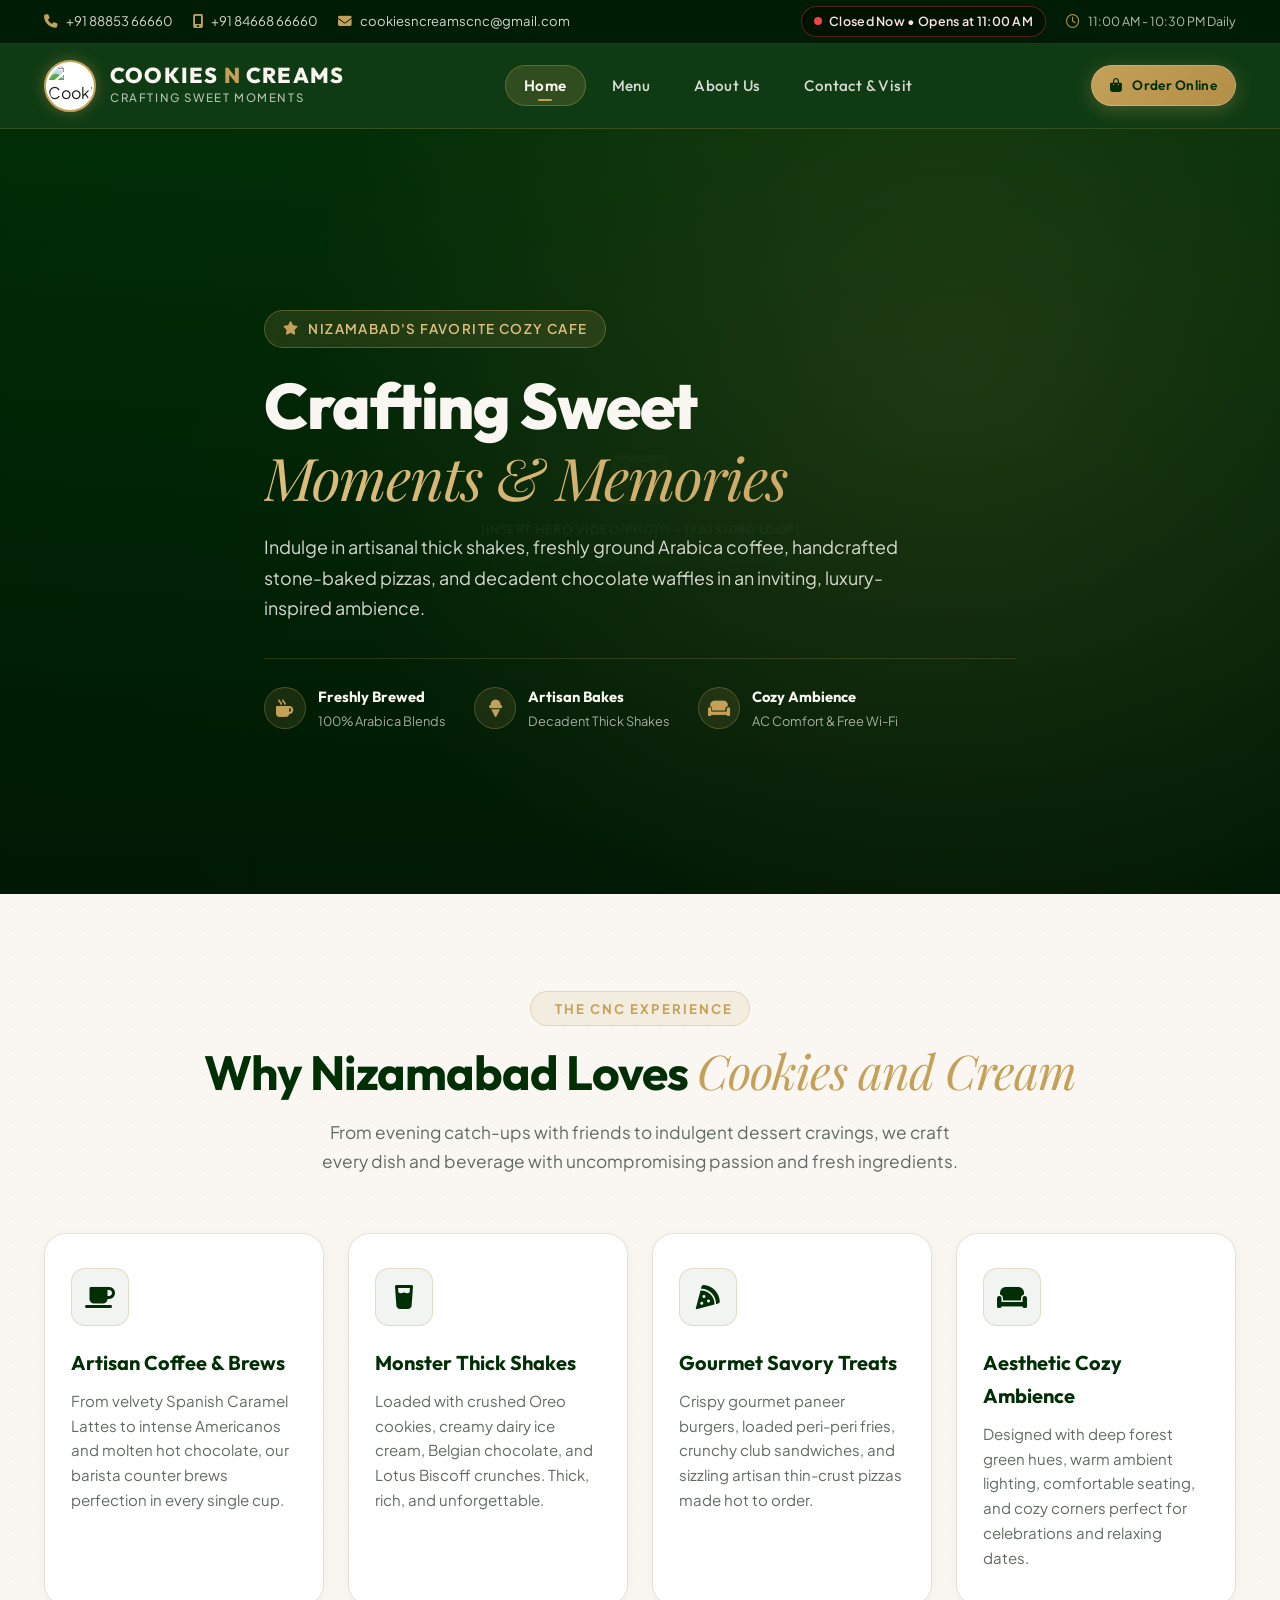
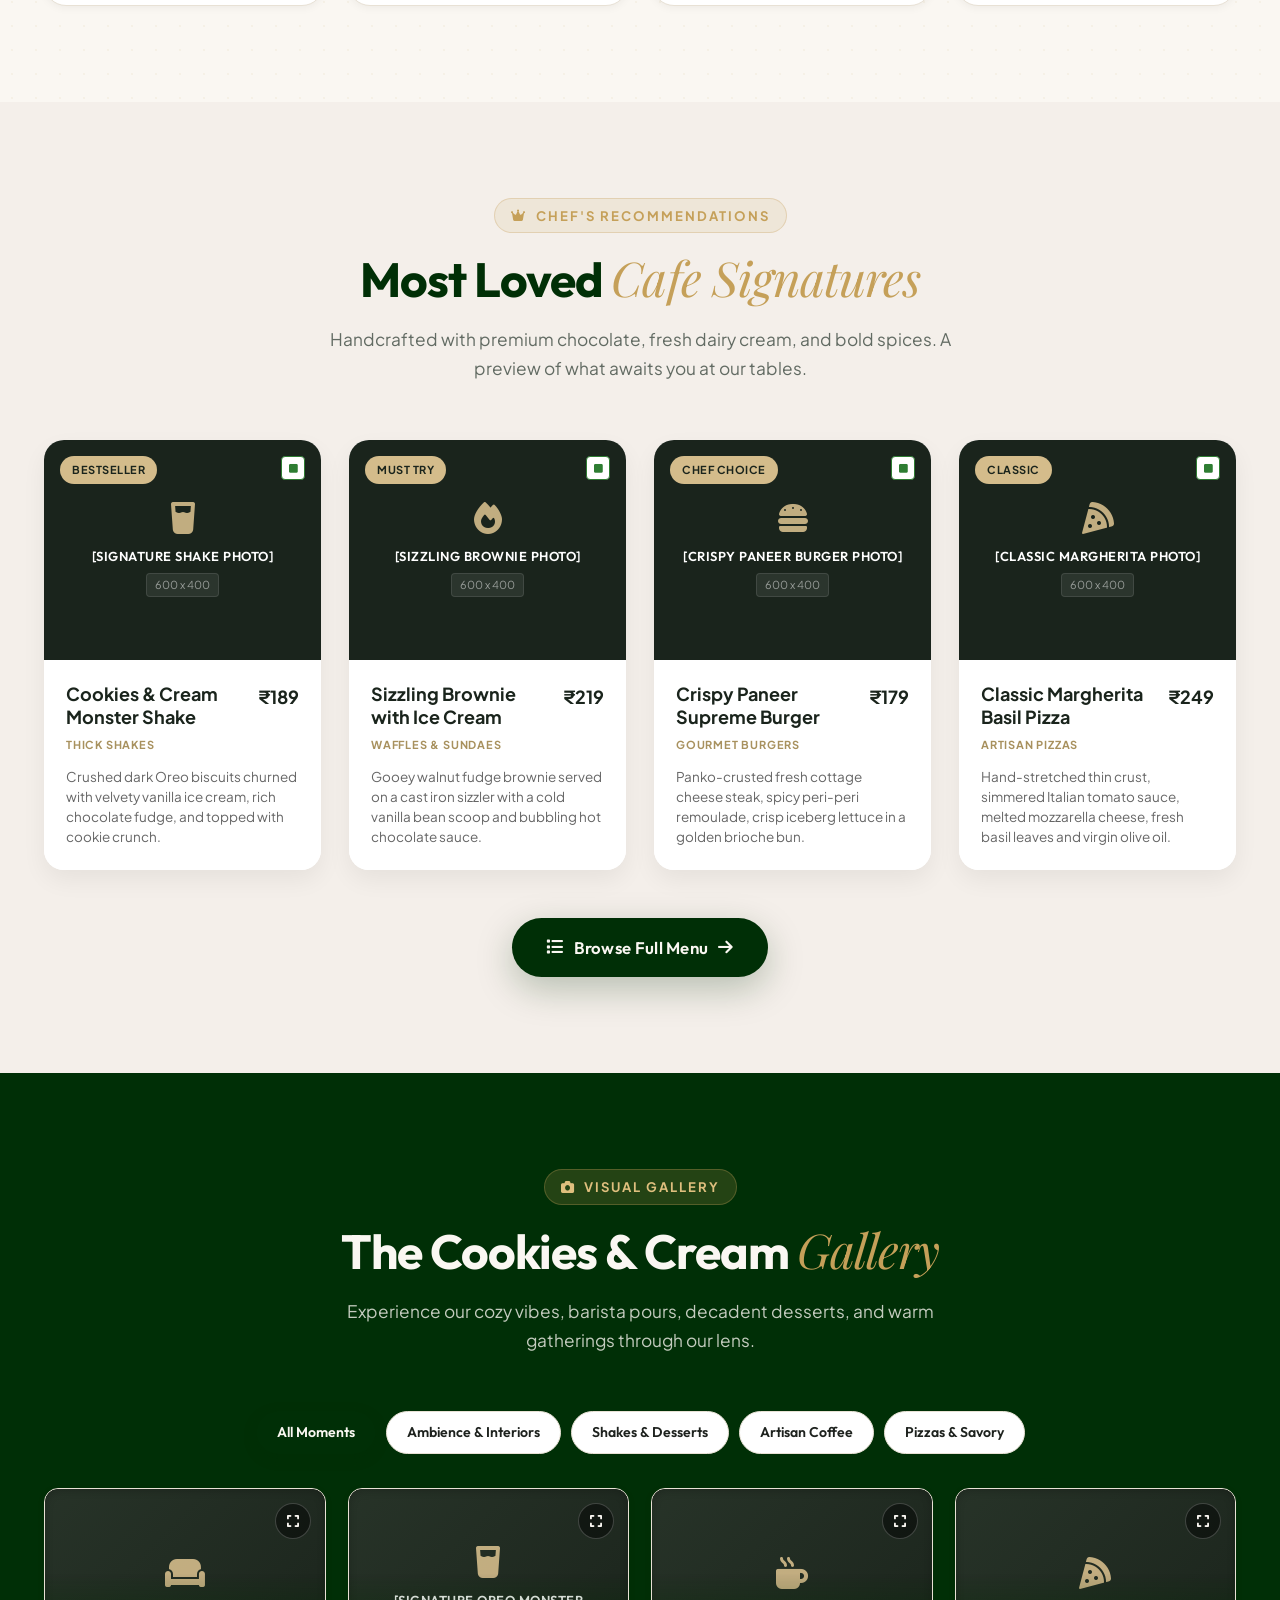
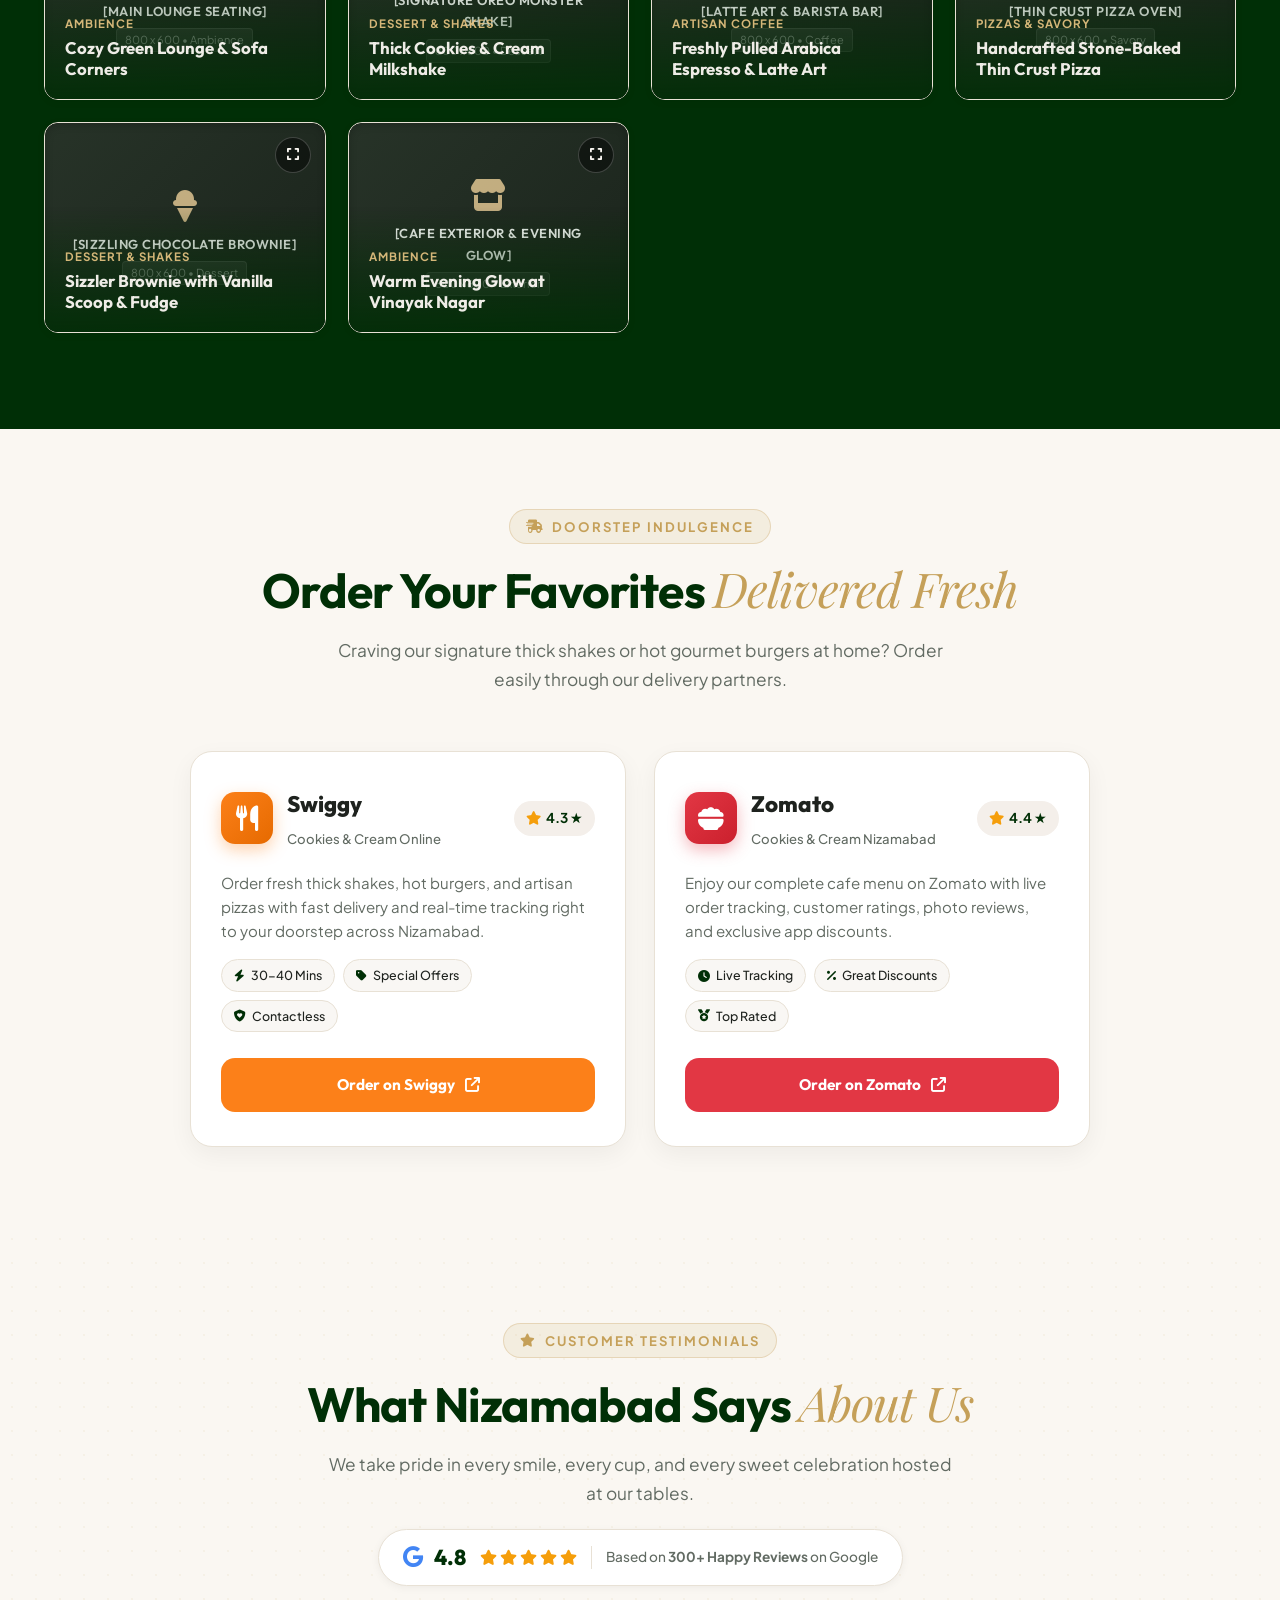
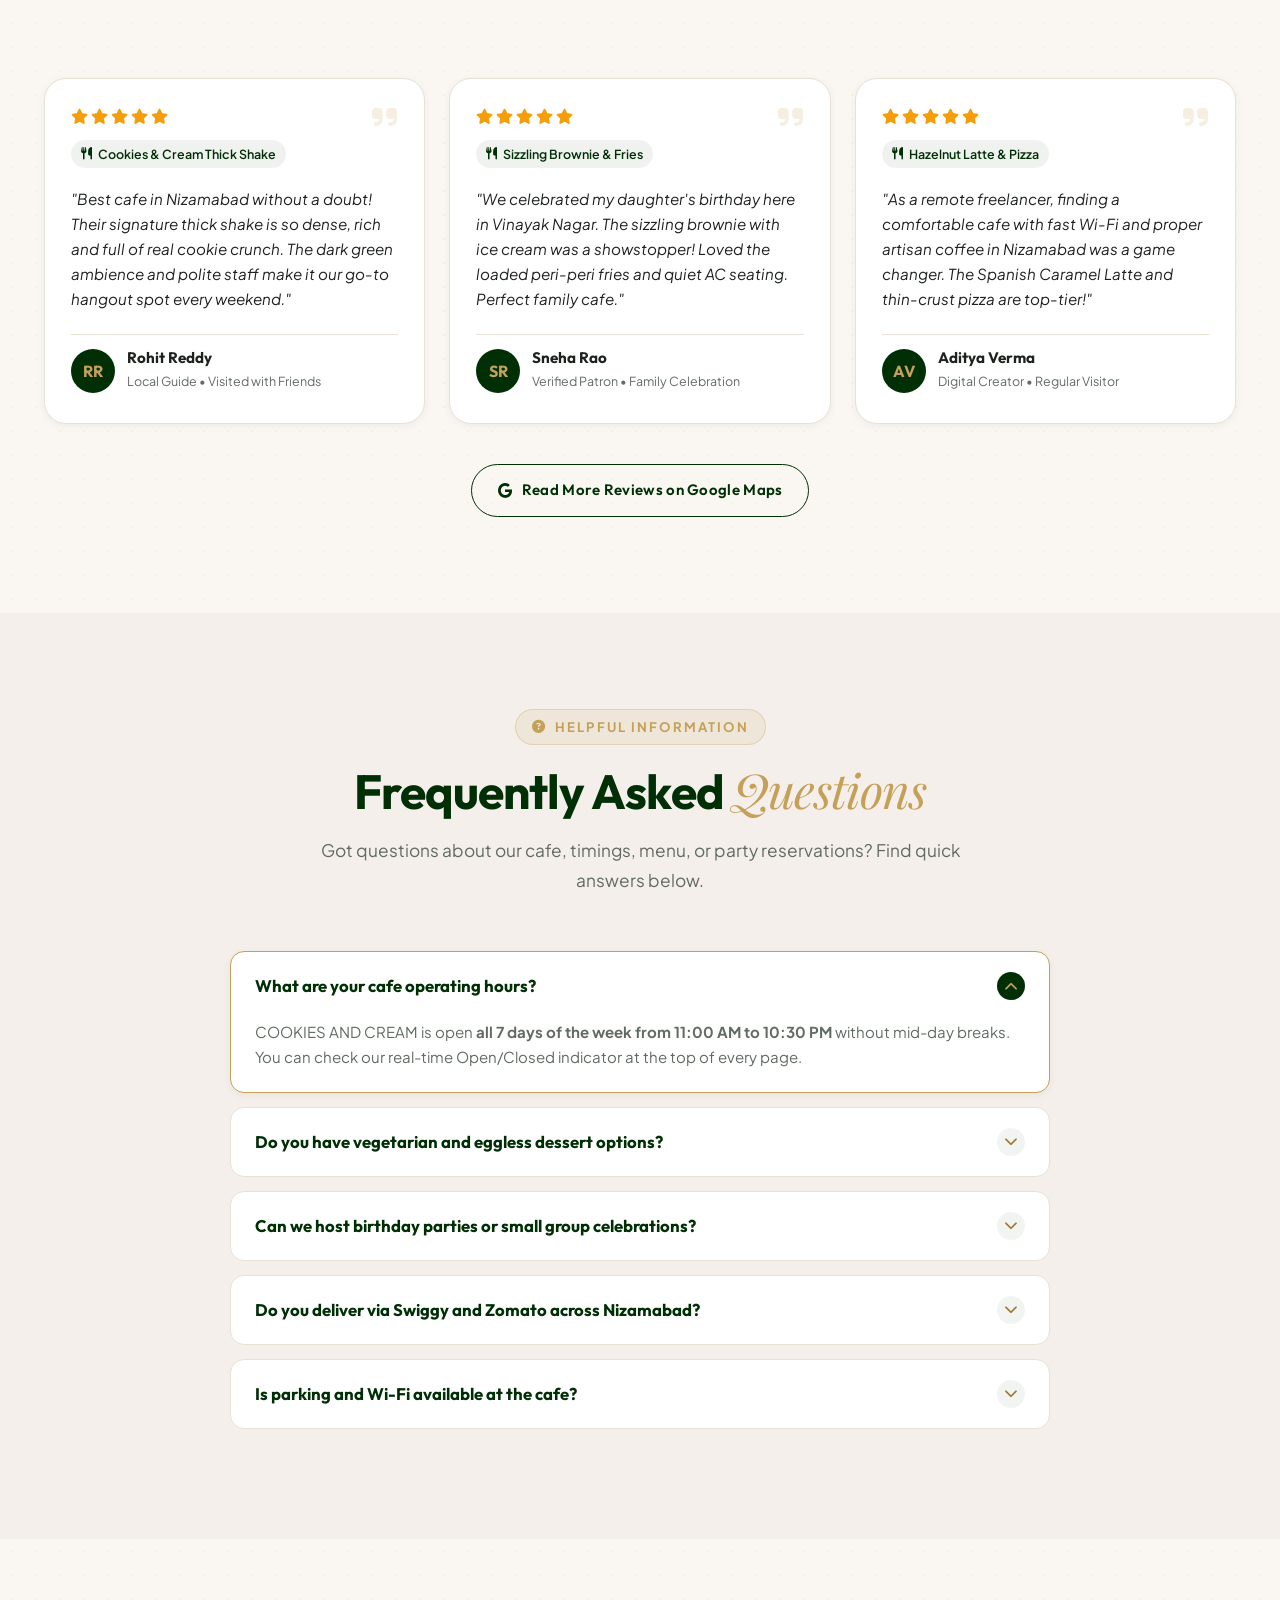
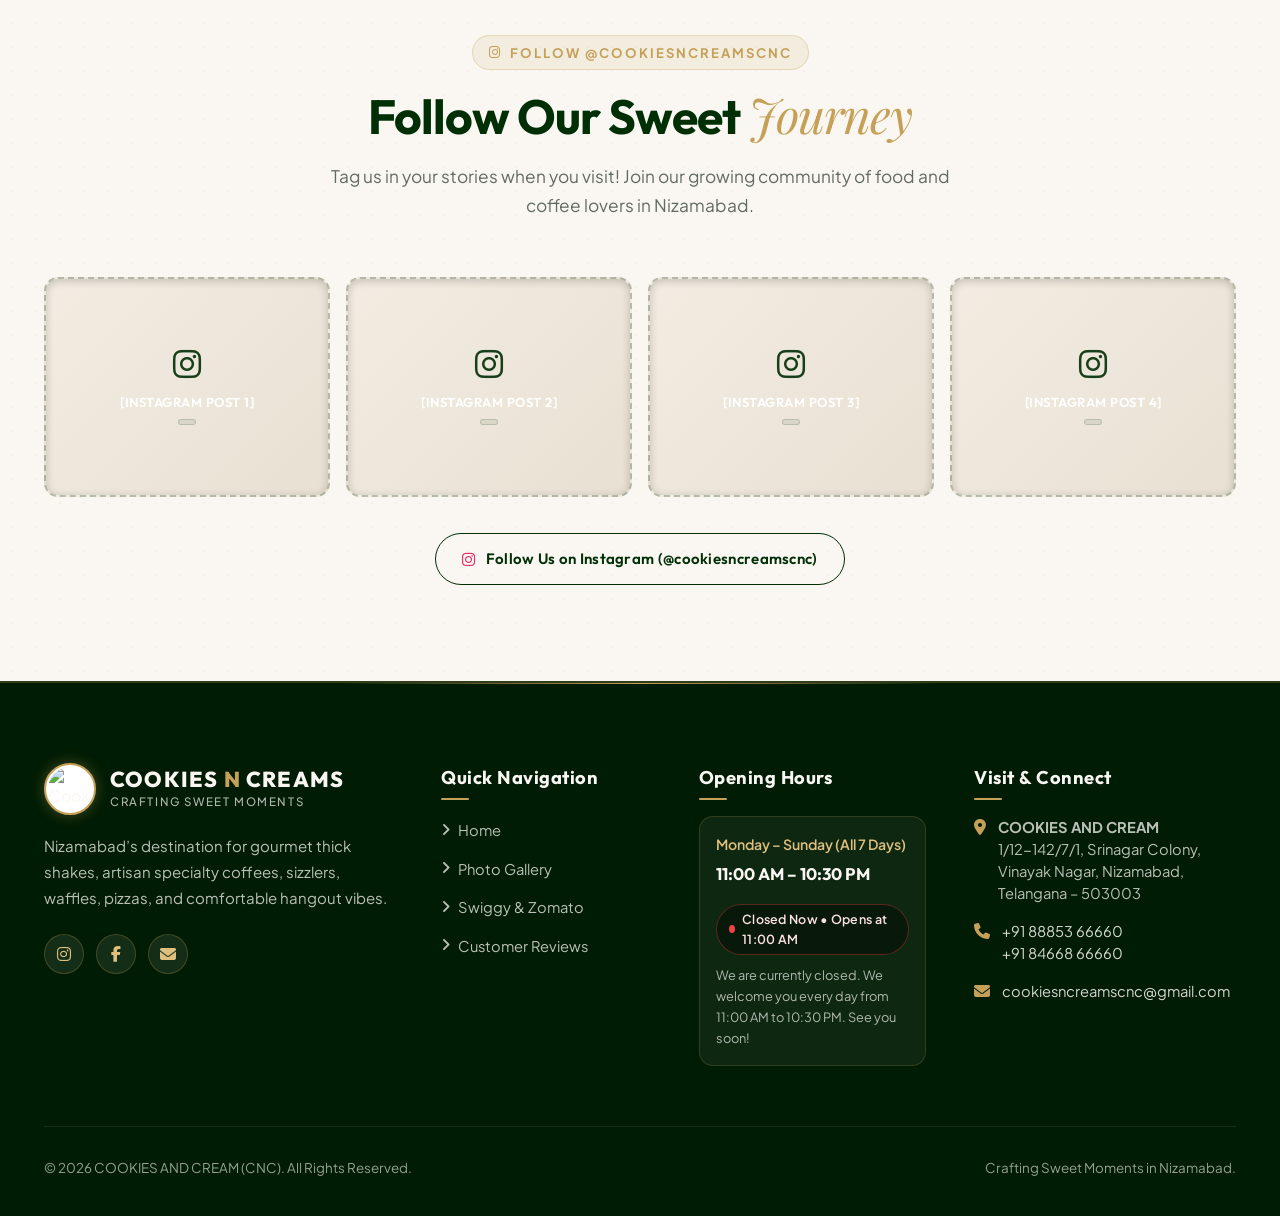
==== index.html @ c21a1222 "Add files via upload" ====
<!doctype html>
<html lang="en">
  <head>
    <meta charset="UTF-8" />
    <meta name="viewport" content="width=device-width, initial-scale=1.0" />
    <title>
      COOKIES AND CREAM (CNC) | Artisan Cafe, Shakes & Desserts in Nizamabad
    </title>
    <meta
      name="description"
      content="Welcome to Cookies and Cream (CNC) - Nizamabad's favorite cafe for artisan thick shakes, freshly ground Arabica coffee, handcrafted pizzas, burgers, waffles, and cozy hangout vibes."
    />
    <meta
      name="keywords"
      content="Cookies and Cream Nizamabad, CNC cafe, cafes in Nizamabad, thick shakes Nizamabad, coffee shop, waffles, artisan cafe"
    />

    <!-- Favicon -->
    <link rel="icon" type="image/png" href="./favicon.png" />

    <!-- Google Fonts -->
    <link rel="preconnect" href="https://fonts.googleapis.com" />
    <link rel="preconnect" href="https://fonts.gstatic.com" crossorigin />
    <link
      href="https://fonts.googleapis.com/css2?family=Outfit:wght@400;500;600;700;800&family=Playfair+Display:ital,wght@0,600;0,700;1,400;1,600&family=Plus+Jakarta+Sans:wght@300;400;500;600;700&display=swap"
      rel="stylesheet"
    />

    <!-- Font Awesome Icons -->
    <link
      rel="stylesheet"
      href="https://cdnjs.cloudflare.com/ajax/libs/font-awesome/6.5.1/css/all.min.css"
    />

    <!-- Stylesheets -->
    <link rel="stylesheet" href="./style.css" />
    <link rel="stylesheet" href="./components.css" />
  </head>
  <body>
   
    <!-- ==========================================================================
       TOP ANNOUNCEMENT & LIVE OPEN/CLOSED BAR
       ========================================================================== -->
    <div class="topbar">
      <div class="container topbar-inner">
        <div class="topbar-left">
          <a
            href="tel:+918885366660"
            class="topbar-item"
            title="Call primary cafe line"
          >
            <i class="fa-solid fa-phone"></i>
            <span>+91 88853 66660</span>
          </a>
          <a
            href="tel:+918466866660"
            class="topbar-item"
            title="Call secondary cafe line"
          >
            <i class="fa-solid fa-mobile-screen"></i>
            <span>+91 84668 66660</span>
          </a>
          <a
            href="mailto:cookiesncreamscnc@gmail.com"
            class="topbar-item"
            title="Email us"
          >
            <i class="fa-solid fa-envelope"></i>
            <span>cookiesncreamscnc@gmail.com</span>
          </a>
        </div>
        <div class="topbar-right">
          <!-- Live Real-Time Open/Closed Badge -->
          <div class="live-status-pill is-open" id="topbarStatusPill">
            <span class="live-status-dot"></span>
            <span>Checking Cafe Hours...</span>
          </div>
          <span class="topbar-item" style="font-size: 0.78rem; opacity: 0.85">
            <i class="fa-regular fa-clock"></i> 11:00 AM - 10:30 PM Daily
          </span>
        </div>
      </div>
    </div>

    <!-- ==========================================================================
       PRIMARY STICKY NAVBAR
       ========================================================================== -->
    <header class="site-header">
      <div class="container">
        <nav class="navbar">
          <!-- Brand Logo & Identity -->
          <a
            href="index.html"
            class="brand-link"
            aria-label="Cookies and Cream Home"
          >
            <div class="brand-emblem-wrap">
              <img
                src="assets/images/logo.png"
                alt="Cookies and Cream Emblem"
                class="brand-emblem-img"
              />
            </div>
            <div class="brand-text-block">
              <span class="brand-title">COOKIES <span>N</span> CREAMS</span>
              <span class="brand-tagline">Crafting Sweet Moments</span>
            </div>
          </a>

          <!-- Desktop Navigation Links -->
          <ul class="nav-menu">
            <li><a href="index.html" class="nav-link active">Home</a></li>
            <li><a href="menu.html" class="nav-link">Menu</a></li>
            <li><a href="about.html" class="nav-link">About Us</a></li>
            <li><a href="contact.html" class="nav-link">Contact & Visit</a></li>
          </ul>

          <!-- Header Actions -->
          <div class="nav-actions">
            <a href="#delivery-section" class="btn btn-gold btn-sm">
              <i class="fa-solid fa-bag-shopping"></i> Order Online
            </a>
            <button
              class="mobile-nav-toggle"
              aria-label="Open mobile navigation menu"
            >
              <i class="fa-solid fa-bars-staggered"></i>
            </button>
          </div>
        </nav>
      </div>
    </header>

    <!-- Mobile Drawer Menu -->
    <div class="mobile-drawer-overlay"></div>
    <aside class="mobile-drawer">
      <div class="drawer-header">
        <div class="brand-text-block">
          <span class="brand-title">COOKIES <span>N</span> CREAMS</span>
          <span class="brand-tagline">Crafting Sweet Moments</span>
        </div>
        <button class="drawer-close" aria-label="Close menu">
          <i class="fa-solid fa-xmark"></i>
        </button>
      </div>

      <!-- Live Status inside drawer -->
      <div style="margin-bottom: 24px">
        <div
          class="live-status-pill is-open"
          style="width: 100%; justify-content: center"
        >
          <span class="live-status-dot"></span>
          <span>Checking Hours...</span>
        </div>
      </div>

      <ul class="drawer-nav">
        <li>
          <a href="index.html" class="drawer-link active">
            <i class="fa-solid fa-house"></i> Home
          </a>
        </li>
        <li>
          <a href="menu.html" class="drawer-link">
            <i class="fa-solid fa-utensils"></i> Explore Menu
          </a>
        </li>
        <li>
          <a href="about.html" class="drawer-link">
            <i class="fa-solid fa-heart"></i> Our Story & Vibe
          </a>
        </li>
        <li>
          <a href="contact.html" class="drawer-link">
            <i class="fa-solid fa-location-dot"></i> Contact & Directions
          </a>
        </li>
        <li>
          <a
            href="#delivery-section"
            class="drawer-link"
            style="color: var(--color-gold-light)"
          >
            <i class="fa-solid fa-motorcycle"></i> Order Delivery (Swiggy /
            Zomato)
          </a>
        </li>
      </ul>

      <div class="drawer-info">
        <div class="drawer-contact-item">
          <i class="fa-solid fa-phone"></i>
          <div>
            <a href="tel:+918885366660">+91 88853 66660</a><br />
            <a href="tel:+918466866660">+91 84668 66660</a>
          </div>
        </div>
        <div class="drawer-contact-item">
          <i class="fa-solid fa-location-dot"></i>
          <span>Srinagar Colony, Vinayak Nagar, Nizamabad - 503003</span>
        </div>
      </div>
    </aside>

    <!-- ==========================================================================
       HERO SECTION (Designed for slow-motion video loop or dark photo overlay)
       ========================================================================== -->
    <section class="hero">
      <div class="hero-bg-container">
        <div
          class="image-placeholder"
          style="
            position: absolute;
            inset: 0;
            min-height: 100%;
            border: none;
            background: radial-gradient(
              circle at center,
              #112c14 0%,
              #001804 100%
            );
          "
        >
          <i
            class="fa-solid fa-film placeholder-icon"
            style="font-size: 3.5rem; opacity: 0.35"
          ></i>
          <span class="placeholder-label" style="opacity: 0.5"
            >[Insert Hero Video/Photo - 1920x1080 Loop]</span
          >
          <span class="placeholder-dimensions" style="opacity: 0.4"
            >Cinematic Slow-Mo Cafe Ambience or Espresso Pour</span
          >
        </div>
      </div>
      <div class="hero-overlay"></div>

      <div class="container hero-content">
        <div class="hero-badge">
          <i class="fa-solid fa-star"></i> Nizamabad's Favorite Cozy Cafe
        </div>

        <h1 class="hero-title">
          Crafting Sweet
          <span class="serif-italic gold-text">Moments & Memories</span>
        </h1>

        <p class="hero-subtitle">
          Indulge in artisanal thick shakes, freshly ground Arabica coffee,
          handcrafted stone-baked pizzas, and decadent chocolate waffles in an
          inviting, luxury-inspired ambience.
        </p>


        <!-- Quick Highlights Bar -->
        <div class="hero-features-bar">
          <div class="hero-feature-item">
            <div class="hero-feature-icon">
              <i class="fa-solid fa-mug-hot"></i>
            </div>
            <div class="hero-feature-text">
              <h4>Freshly Brewed</h4>
              <p>100% Arabica Blends</p>
            </div>
          </div>

          <div class="hero-feature-item">
            <div class="hero-feature-icon">
              <i class="fa-solid fa-ice-cream"></i>
            </div>
            <div class="hero-feature-text">
              <h4>Artisan Bakes</h4>
              <p>Decadent Thick Shakes</p>
            </div>
          </div>

          <div class="hero-feature-item">
            <div class="hero-feature-icon">
              <i class="fa-solid fa-couch"></i>
            </div>
            <div class="hero-feature-text">
              <h4>Cozy Ambience</h4>
              <p>AC Comfort & Free Wi-Fi</p>
            </div>
          </div>
        </div>
      </div>
    </section>

    <!-- ==========================================================================
       QUICK SUMMARY CARDS SECTION
       ========================================================================== -->
    <section class="section section-pattern">
      <div class="container">
        <div class="section-header">
          <span class="section-tag"
            ><i class="fa-solid fa-sparkles"></i> The CNC Experience</span
          >
          <h2 class="section-title">
            Why Nizamabad Loves <span class="serif">Cookies and Cream</span>
          </h2>
          <p class="section-desc">
            From evening catch-ups with friends to indulgent dessert cravings,
            we craft every dish and beverage with uncompromising passion and
            fresh ingredients.
          </p>
        </div>

        <div class="highlights-grid">
          <div class="highlight-card">
            <div class="highlight-icon-box">
              <i class="fa-solid fa-mug-saucer"></i>
            </div>
            <h3 class="highlight-title">Artisan Coffee & Brews</h3>
            <p class="highlight-desc">
              From velvety Spanish Caramel Lattes to intense Americanos and
              molten hot chocolate, our barista counter brews perfection in
              every single cup.
            </p>
          </div>

          <div class="highlight-card">
            <div class="highlight-icon-box">
              <i class="fa-solid fa-glass-water"></i>
            </div>
            <h3 class="highlight-title">Monster Thick Shakes</h3>
            <p class="highlight-desc">
              Loaded with crushed Oreo cookies, creamy dairy ice cream, Belgian
              chocolate, and Lotus Biscoff crunches. Thick, rich, and
              unforgettable.
            </p>
          </div>

          <div class="highlight-card">
            <div class="highlight-icon-box">
              <i class="fa-solid fa-pizza-slice"></i>
            </div>
            <h3 class="highlight-title">Gourmet Savory Treats</h3>
            <p class="highlight-desc">
              Crispy gourmet paneer burgers, loaded peri-peri fries, crunchy
              club sandwiches, and sizzling artisan thin-crust pizzas made hot
              to order.
            </p>
          </div>

          <div class="highlight-card">
            <div class="highlight-icon-box">
              <i class="fa-solid fa-couch"></i>
            </div>
            <h3 class="highlight-title">Aesthetic Cozy Ambience</h3>
            <p class="highlight-desc">
              Designed with deep forest green hues, warm ambient lighting,
              comfortable seating, and cozy corners perfect for celebrations and
              relaxing dates.
            </p>
          </div>
        </div>
      </div>
    </section>

    <!-- ==========================================================================
       FEATURED HIGHLIGHTS PREVIEW 
       ========================================================================== -->
    <section class="section section-cream">
      <div class="container">
        <div class="section-header">
          <span class="section-tag"
            ><i class="fa-solid fa-crown"></i> Chef's Recommendations</span
          >
          <h2 class="section-title">
            Most Loved <span class="serif">Cafe Signatures</span>
          </h2>
          <p class="section-desc">
            Handcrafted with premium chocolate, fresh dairy cream, and bold
            spices. A preview of what awaits you at our tables.
          </p>
        </div>

        <div class="grid-container" style="margin-bottom: 48px">
      <!-- Card 1 -->
      <div class="item-box lift-box">
        <div class="dark-top-section">
          <div class="status-badge">BESTSELLER</div>
          <div class="veg-indicator"><i class="fa-solid fa-square"></i></div>
          <div class="placeholder-content">
            <i class="fa-solid fa-glass-water placeholder-icon"></i>
            <span class="placeholder-label">[SIGNATURE SHAKE PHOTO]</span>
            <span class="placeholder-dimensions">600 x 400</span>
          </div>
        </div>
        <div class="content-area">
          <div class="title-row">
            <h3 class="item-title">Cookies & Cream Monster Shake</h3>
            <span class="item-price">₹189</span>
          </div>
          <div class="category-label">THICK SHAKES</div>
          <p class="item-description">
            Crushed dark Oreo biscuits churned with velvety vanilla ice
            cream, rich chocolate fudge, and topped with cookie crunch.
          </p>
        </div>
      </div>

      <!-- Card 2 -->
      <div class="item-box lift-box">
        <div class="dark-top-section">
          <div class="status-badge">MUST TRY</div>
          <div class="veg-indicator"><i class="fa-solid fa-square"></i></div>
          <div class="placeholder-content">
            <i class="fa-solid fa-fire placeholder-icon"></i>
            <span class="placeholder-label">[SIZZLING BROWNIE PHOTO]</span>
            <span class="placeholder-dimensions">600 x 400</span>
          </div>
        </div>
        <div class="content-area">
          <div class="title-row">
            <h3 class="item-title">Sizzling Brownie with Ice Cream</h3>
            <span class="item-price">₹219</span>
          </div>
          <div class="category-label">WAFFLES & SUNDAES</div>
          <p class="item-description">
            Gooey walnut fudge brownie served on a cast iron sizzler with a
            cold vanilla bean scoop and bubbling hot chocolate sauce.
          </p>
        </div>
      </div>

      <!-- Card 3 -->
      <div class="item-box lift-box">
        <div class="dark-top-section">
          <div class="status-badge">CHEF CHOICE</div>
          <div class="veg-indicator"><i class="fa-solid fa-square"></i></div>
          <div class="placeholder-content">
            <i class="fa-solid fa-burger placeholder-icon"></i>
            <span class="placeholder-label">[CRISPY PANEER BURGER PHOTO]</span>
            <span class="placeholder-dimensions">600 x 400</span>
          </div>
        </div>
        <div class="content-area">
          <div class="title-row">
            <h3 class="item-title">Crispy Paneer Supreme Burger</h3>
            <span class="item-price">₹179</span>
          </div>
          <div class="category-label">GOURMET BURGERS</div>
          <p class="item-description">
            Panko-crusted fresh cottage cheese steak, spicy peri-peri
            remoulade, crisp iceberg lettuce in a golden brioche bun.
          </p>
        </div>
      </div>

      <!-- Card 4 -->
      <div class="item-box lift-box">
        <div class="dark-top-section">
          <div class="status-badge">CLASSIC</div>
          <div class="veg-indicator"><i class="fa-solid fa-square"></i></div>
          <div class="placeholder-content">
            <i class="fa-solid fa-pizza-slice placeholder-icon"></i>
            <span class="placeholder-label">[CLASSIC MARGHERITA PHOTO]</span>
            <span class="placeholder-dimensions">600 x 400</span>
          </div>
        </div>
        <div class="content-area">
          <div class="title-row">
            <h3 class="item-title">Classic Margherita Basil Pizza</h3>
            <span class="item-price">₹249</span>
          </div>
          <div class="category-label">ARTISAN PIZZAS</div>
          <p class="item-description">
            Hand-stretched thin crust, simmered Italian tomato sauce, melted
            mozzarella cheese, fresh basil leaves and virgin olive oil.
          </p>
        </div>
      </div>
    </div>

        <div style="text-align: center">
          <a href="menu.html" class="btn btn-primary btn-lg">
            <i class="fa-solid fa-list"></i> Browse Full Menu
            <i class="fa-solid fa-arrow-right"></i>
          </a>
        </div>
      </div>
    </section>

    <!-- ==========================================================================
       INTERACTIVE PHOTO GALLERY SECTION (NEW & RESPONSIVE)
       ========================================================================== -->
    <section class="section section-dark" id="gallery-section">
      <div class="container">
        <div class="section-header">
          <span class="section-tag"
            ><i class="fa-solid fa-camera"></i> Visual Gallery</span
          >
          <h2 class="section-title">
            The Cookies & Cream <span class="serif">Gallery</span>
          </h2>
          <p class="section-desc">
            Experience our cozy vibes, barista pours, decadent desserts, and
            warm gatherings through our lens.
          </p>
        </div>

        <!-- Gallery Category Filters -->
        <div class="gallery-filters">
          <button class="gallery-filter-btn active" data-gallery-filter="all">
            All Moments
          </button>
          <button class="gallery-filter-btn" data-gallery-filter="ambience">
            Ambience & Interiors
          </button>
          <button class="gallery-filter-btn" data-gallery-filter="shakes">
            Shakes & Desserts
          </button>
          <button class="gallery-filter-btn" data-gallery-filter="coffee">
            Artisan Coffee
          </button>
          <button class="gallery-filter-btn" data-gallery-filter="savory">
            Pizzas & Savory
          </button>
        </div>

        <!-- Interactive Gallery Grid -->
        <div class="interactive-gallery-grid">
          <div class="gallery-card" data-category="ambience">
            <div class="image-placeholder" style="height: 100%; border: none">
              <i class="fa-solid fa-couch placeholder-icon"></i>
              <span class="placeholder-label">[Main Lounge Seating]</span>
              <span class="placeholder-dimensions">800 x 600 • Ambience</span>
            </div>
            <div class="gallery-card-overlay">
              <span class="gallery-card-tag">Ambience</span>
              <h4 class="gallery-card-title">
                Cozy Green Lounge & Sofa Corners
              </h4>
            </div>
            <div class="gallery-expand-icon">
              <i class="fa-solid fa-expand"></i>
            </div>
          </div>

          <div class="gallery-card" data-category="shakes">
            <div class="image-placeholder" style="height: 100%; border: none">
              <i class="fa-solid fa-glass-water placeholder-icon"></i>
              <span class="placeholder-label"
                >[Signature Oreo Monster Shake]</span
              >
              <span class="placeholder-dimensions">800 x 600 • Dessert</span>
            </div>
            <div class="gallery-card-overlay">
              <span class="gallery-card-tag">Dessert & Shakes</span>
              <h4 class="gallery-card-title">
                Thick Cookies & Cream Milkshake
              </h4>
            </div>
            <div class="gallery-expand-icon">
              <i class="fa-solid fa-expand"></i>
            </div>
          </div>

          <div class="gallery-card" data-category="coffee">
            <div class="image-placeholder" style="height: 100%; border: none">
              <i class="fa-solid fa-mug-hot placeholder-icon"></i>
              <span class="placeholder-label">[Latte Art & Barista Bar]</span>
              <span class="placeholder-dimensions">800 x 600 • Coffee</span>
            </div>
            <div class="gallery-card-overlay">
              <span class="gallery-card-tag">Artisan Coffee</span>
              <h4 class="gallery-card-title">
                Freshly Pulled Arabica Espresso & Latte Art
              </h4>
            </div>
            <div class="gallery-expand-icon">
              <i class="fa-solid fa-expand"></i>
            </div>
          </div>

          <div class="gallery-card" data-category="savory">
            <div class="image-placeholder" style="height: 100%; border: none">
              <i class="fa-solid fa-pizza-slice placeholder-icon"></i>
              <span class="placeholder-label">[Thin Crust Pizza Oven]</span>
              <span class="placeholder-dimensions">800 x 600 • Savory</span>
            </div>
            <div class="gallery-card-overlay">
              <span class="gallery-card-tag">Pizzas & Savory</span>
              <h4 class="gallery-card-title">
                Handcrafted Stone-Baked Thin Crust Pizza
              </h4>
            </div>
            <div class="gallery-expand-icon">
              <i class="fa-solid fa-expand"></i>
            </div>
          </div>

          <div class="gallery-card" data-category="shakes">
            <div class="image-placeholder" style="height: 100%; border: none">
              <i class="fa-solid fa-ice-cream placeholder-icon"></i>
              <span class="placeholder-label"
                >[Sizzling Chocolate Brownie]</span
              >
              <span class="placeholder-dimensions">800 x 600 • Dessert</span>
            </div>
            <div class="gallery-card-overlay">
              <span class="gallery-card-tag">Dessert & Shakes</span>
              <h4 class="gallery-card-title">
                Sizzler Brownie with Vanilla Scoop & Fudge
              </h4>
            </div>
            <div class="gallery-expand-icon">
              <i class="fa-solid fa-expand"></i>
            </div>
          </div>

          <div class="gallery-card" data-category="ambience">
            <div class="image-placeholder" style="height: 100%; border: none">
              <i class="fa-solid fa-store placeholder-icon"></i>
              <span class="placeholder-label"
                >[Cafe Exterior & Evening Glow]</span
              >
              <span class="placeholder-dimensions">800 x 600 • Exterior</span>
            </div>
            <div class="gallery-card-overlay">
              <span class="gallery-card-tag">Ambience</span>
              <h4 class="gallery-card-title">
                Warm Evening Glow at Vinayak Nagar
              </h4>
            </div>
            <div class="gallery-expand-icon">
              <i class="fa-solid fa-expand"></i>
            </div>
          </div>
        </div>
      </div>
    </section>
    
    <!-- ==========================================================================
       DELIVERY REDIRECT CARDS (SWIGGY & ZOMATO ONLY)
       ========================================================================== -->
    <section class="delivery-section" id="delivery-section">
      <div class="container">
        <div class="section-header">
          <span class="section-tag"
            ><i class="fa-solid fa-truck-fast"></i> Doorstep Indulgence</span
          >
          <h2 class="section-title">
            Order Your Favorites <span class="serif">Delivered Fresh</span>
          </h2>
          <p class="section-desc">
            Craving our signature thick shakes or hot gourmet burgers at home?
            Order easily through our delivery partners.
          </p>
        </div>

        <div class="delivery-grid-two">
          <!-- Swiggy Card -->
          <div class="delivery-card swiggy">
            <div>
              <div class="delivery-card-header">
                <div class="delivery-brand-badge">
                  <div class="delivery-icon-box">
                    <i class="fa-solid fa-utensils"></i>
                  </div>
                  <div class="delivery-brand-names">
                    <h3>Swiggy</h3>
                    <span>Cookies & Cream Online</span>
                  </div>
                </div>
                <div class="delivery-rating">
                  <i class="fa-solid fa-star"></i> 4.3 ★
                </div>
              </div>

              <div class="delivery-body">
                <p>
                  Order fresh thick shakes, hot burgers, and artisan pizzas with
                  fast delivery and real-time tracking right to your doorstep
                  across Nizamabad.
                </p>
                <div class="delivery-perks">
                  <span class="delivery-perk-chip"
                    ><i class="fa-solid fa-bolt"></i> 30-40 Mins</span
                  >
                  <span class="delivery-perk-chip"
                    ><i class="fa-solid fa-tag"></i> Special Offers</span
                  >
                  <span class="delivery-perk-chip"
                    ><i class="fa-solid fa-shield-heart"></i> Contactless</span
                  >
                </div>
              </div>
            </div>

            <a
              href="https://www.swiggy.com/city/nizamabad/cookies-n-creams-near-abs-enclave-puhlong-x-road-rest872017"
              target="_blank"
              rel="noopener noreferrer"
              class="delivery-btn"
              title="Open Swiggy Ordering"
            >
              <span>Order on Swiggy</span>
              <i class="fa-solid fa-arrow-up-right-from-square"></i>
            </a>
          </div>

          <!-- Zomato Card -->
          <div class="delivery-card zomato">
            <div>
              <div class="delivery-card-header">
                <div class="delivery-brand-badge">
                  <div class="delivery-icon-box">
                    <i class="fa-solid fa-bowl-food"></i>
                  </div>
                  <div class="delivery-brand-names">
                    <h3>Zomato</h3>
                    <span>Cookies & Cream Nizamabad</span>
                  </div>
                </div>
                <div class="delivery-rating">
                  <i class="fa-solid fa-star"></i> 4.4 ★
                </div>
              </div>

              <div class="delivery-body">
                <p>
                  Enjoy our complete cafe menu on Zomato with live order
                  tracking, customer ratings, photo reviews, and exclusive app
                  discounts.
                </p>
                <div class="delivery-perks">
                  <span class="delivery-perk-chip"
                    ><i class="fa-solid fa-clock"></i> Live Tracking</span
                  >
                  <span class="delivery-perk-chip"
                    ><i class="fa-solid fa-percent"></i> Great Discounts</span
                  >
                  <span class="delivery-perk-chip"
                    ><i class="fa-solid fa-medal"></i> Top Rated</span
                  >
                </div>
              </div>
            </div>

            <a
              href="https://www.zomato.com/nizamabad/cookies-n-creams-nizamabad-locality/order"
              target="_blank"
              rel="noopener noreferrer"
              class="delivery-btn"
              title="Open Zomato Ordering"
            >
              <span>Order on Zomato</span>
              <i class="fa-solid fa-arrow-up-right-from-square"></i>
            </a>
          </div>
        </div>
      </div>
    </section>

    <!-- ==========================================================================
       CUSTOMER REVIEWS & TESTIMONIALS SECTION (NEW)
       ========================================================================== -->
    <section class="section section-pattern" id="reviews-section">
      <div class="container">
        <div class="section-header">
          <span class="section-tag"
            ><i class="fa-solid fa-star"></i> Customer Testimonials</span
          >
          <h2 class="section-title">
            What Nizamabad Says <span class="serif">About Us</span>
          </h2>
          <p class="section-desc">
            We take pride in every smile, every cup, and every sweet celebration
            hosted at our tables.
          </p>

          <!-- Google Rating Summary Badge -->
          <div style="margin-top: 20px">
            <div class="reviews-summary-badge">
              <div class="reviews-score">
                <i
                  class="fa-brands fa-google"
                  style="color: #4285f4; margin-right: 6px"
                ></i>
                4.8
              </div>
              <div class="reviews-stars">
                <i class="fa-solid fa-star"></i>
                <i class="fa-solid fa-star"></i>
                <i class="fa-solid fa-star"></i>
                <i class="fa-solid fa-star"></i>
                <i class="fa-solid fa-star"></i>
              </div>
              <div class="reviews-count-text">
                Based on <strong>300+ Happy Reviews</strong> on Google
              </div>
            </div>
          </div>
        </div>

        <div class="reviews-grid">
          <div class="review-card">
            <i class="fa-solid fa-quote-right review-quote-icon"></i>
            <div>
              <div class="review-stars">
                <i class="fa-solid fa-star"></i><i class="fa-solid fa-star"></i
                ><i class="fa-solid fa-star"></i><i class="fa-solid fa-star"></i
                ><i class="fa-solid fa-star"></i>
              </div>
              <div class="review-dish-tag">
                <i class="fa-solid fa-utensils"></i> Cookies & Cream Thick Shake
              </div>
              <p class="review-text">
                "Best cafe in Nizamabad without a doubt! Their signature thick
                shake is so dense, rich and full of real cookie crunch. The dark
                green ambience and polite staff make it our go-to hangout spot
                every weekend."
              </p>
            </div>
            <div class="review-author">
              <div class="review-avatar">RR</div>
              <div class="review-author-info">
                <h4>Rohit Reddy</h4>
                <span>Local Guide • Visited with Friends</span>
              </div>
            </div>
          </div>

          <div class="review-card">
            <i class="fa-solid fa-quote-right review-quote-icon"></i>
            <div>
              <div class="review-stars">
                <i class="fa-solid fa-star"></i><i class="fa-solid fa-star"></i
                ><i class="fa-solid fa-star"></i><i class="fa-solid fa-star"></i
                ><i class="fa-solid fa-star"></i>
              </div>
              <div class="review-dish-tag">
                <i class="fa-solid fa-utensils"></i> Sizzling Brownie & Fries
              </div>
              <p class="review-text">
                "We celebrated my daughter's birthday here in Vinayak Nagar. The
                sizzling brownie with ice cream was a showstopper! Loved the
                loaded peri-peri fries and quiet AC seating. Perfect family
                cafe."
              </p>
            </div>
            <div class="review-author">
              <div class="review-avatar">SR</div>
              <div class="review-author-info">
                <h4>Sneha Rao</h4>
                <span>Verified Patron • Family Celebration</span>
              </div>
            </div>
          </div>

          <div class="review-card">
            <i class="fa-solid fa-quote-right review-quote-icon"></i>
            <div>
              <div class="review-stars">
                <i class="fa-solid fa-star"></i><i class="fa-solid fa-star"></i
                ><i class="fa-solid fa-star"></i><i class="fa-solid fa-star"></i
                ><i class="fa-solid fa-star"></i>
              </div>
              <div class="review-dish-tag">
                <i class="fa-solid fa-utensils"></i> Hazelnut Latte & Pizza
              </div>
              <p class="review-text">
                "As a remote freelancer, finding a comfortable cafe with fast
                Wi-Fi and proper artisan coffee in Nizamabad was a game changer.
                The Spanish Caramel Latte and thin-crust pizza are top-tier!"
              </p>
            </div>
            <div class="review-author">
              <div class="review-avatar">AV</div>
              <div class="review-author-info">
                <h4>Aditya Verma</h4>
                <span>Digital Creator • Regular Visitor</span>
              </div>
            </div>
          </div>
        </div>

        <div style="text-align: center; margin-top: 40px">
          <a
            href="https://maps.app.goo.gl/3cD9z73zLeiVxMaR7"
            target="_blank"
            rel="noopener noreferrer"
            class="btn btn-outline-dark"
          >
            <i class="fa-brands fa-google"></i> Read More Reviews on Google Maps
          </a>
        </div>
      </div>
    </section>

    <!-- ==========================================================================
       FREQUENTLY ASKED QUESTIONS (FAQ) SECTION
       ========================================================================== -->
    <section class="section section-cream" id="faq-section">
      <div class="container">
        <div class="section-header">
          <span class="section-tag"
            ><i class="fa-solid fa-circle-question"></i> Helpful
            Information</span
          >
          <h2 class="section-title">
            Frequently Asked <span class="serif">Questions</span>
          </h2>
          <p class="section-desc">
            Got questions about our cafe, timings, menu, or party reservations?
            Find quick answers below.
          </p>
        </div>

        <div class="faq-container">
          <div class="faq-item active">
            <button class="faq-header" type="button">
              <span>What are your cafe operating hours?</span>
              <div class="faq-icon">
                <i class="fa-solid fa-chevron-down"></i>
              </div>
            </button>
            <div class="faq-body">
              <p>
                COOKIES AND CREAM is open
                <strong
                  >all 7 days of the week from 11:00 AM to 10:30 PM</strong
                >
                without mid-day breaks. You can check our real-time Open/Closed
                indicator at the top of every page.
              </p>
            </div>
          </div>

          <div class="faq-item">
            <button class="faq-header" type="button">
              <span>Do you have vegetarian and eggless dessert options?</span>
              <div class="faq-icon">
                <i class="fa-solid fa-chevron-down"></i>
              </div>
            </button>
            <div class="faq-body">
              <p>
                Yes! We have an extensive range of 100% vegetarian dishes, thick
                shakes, eggless waffles, and sizzlers clearly highlighted with
                green markers on our menu.
              </p>
            </div>
          </div>

          <div class="faq-item">
            <button class="faq-header" type="button">
              <span
                >Can we host birthday parties or small group celebrations?</span
              >
              <div class="faq-icon">
                <i class="fa-solid fa-chevron-down"></i>
              </div>
            </button>
            <div class="faq-body">
              <p>
                Absolutely! We love hosting sweet celebrations. Please call us
                in advance at
                <a
                  href="tel:+918885366660"
                  style="color: var(--color-primary); font-weight: 700"
                  >+91 88853 66660</a
                >
                or use our Contact page reservation form to reserve seating for
                your group.
              </p>
            </div>
          </div>

          <div class="faq-item">
            <button class="faq-header" type="button">
              <span
                >Do you deliver via Swiggy and Zomato across Nizamabad?</span
              >
              <div class="faq-icon">
                <i class="fa-solid fa-chevron-down"></i>
              </div>
            </button>
            <div class="faq-body">
              <p>
                Yes, we are listed on both <strong>Swiggy</strong> and
                <strong>Zomato</strong>. You can click the delivery buttons on
                our website to jump straight to our live delivery menus.
              </p>
            </div>
          </div>

          <div class="faq-item">
            <button class="faq-header" type="button">
              <span>Is parking and Wi-Fi available at the cafe?</span>
              <div class="faq-icon">
                <i class="fa-solid fa-chevron-down"></i>
              </div>
            </button>
            <div class="faq-body">
              <p>
                Yes, we offer hassle-free parking for two-wheelers and cars
                outside our premises in Srinagar Colony, Vinayak Nagar, along
                with complimentary high-speed Wi-Fi and air-conditioned seating.
              </p>
            </div>
          </div>
        </div>
      </div>
    </section>

    <!-- ==========================================================================
       SOCIAL MEDIA PREVIEW & INSTAGRAM BLOCK
       ========================================================================== -->
    <section class="section section-pattern">
      <div class="container">
        <div class="section-header">
          <span class="section-tag"
            ><i class="fa-brands fa-instagram"></i> Follow
            @cookiesncreamscnc</span
          >
          <h2 class="section-title">
            Follow Our Sweet <span class="serif">Journey</span>
          </h2>
          <p class="section-desc">
            Tag us in your stories when you visit! Join our growing community of
            food and coffee lovers in Nizamabad.
          </p>
        </div>

        <div
          style="
            display: grid;
            grid-template-columns: repeat(auto-fit, minmax(220px, 1fr));
            gap: 16px;
            margin-bottom: 36px;
          "
        >
          <div
            class="image-placeholder image-placeholder-light"
            style="min-height: 220px"
          >
            <i class="fa-brands fa-instagram placeholder-icon"></i>
            <span class="placeholder-label">[Instagram Post 1]</span>
            <span class="placeholder-dimensions"></span>
          </div>

          <div
            class="image-placeholder image-placeholder-light"
            style="min-height: 220px"
          >
            <i class="fa-brands fa-instagram placeholder-icon"></i>
            <span class="placeholder-label">[Instagram Post 2]</span>
            <span class="placeholder-dimensions"></span>
          </div>

          <div
            class="image-placeholder image-placeholder-light"
            style="min-height: 220px"
          >
            <i class="fa-brands fa-instagram placeholder-icon"></i>
            <span class="placeholder-label">[Instagram Post 3]</span>
            <span class="placeholder-dimensions"></span>
          </div>

          <div
            class="image-placeholder image-placeholder-light"
            style="min-height: 220px"
          >
            <i class="fa-brands fa-instagram placeholder-icon"></i>
            <span class="placeholder-label">[Instagram Post 4]</span>
            <span class="placeholder-dimensions"
              ></span
            >
          </div>
        </div>

        <div style="text-align: center">
          <a
            href="https://www.instagram.com/cookiesncreams_cnc/"
            target="_blank"
            rel="noopener noreferrer"
            class="btn btn-outline-dark"
          >
            <i class="fa-brands fa-instagram" style="color: #e1306c"></i> Follow
            Us on Instagram (@cookiesncreamscnc)
          </a>
        </div>
      </div>
    </section>

    <!-- ==========================================================================
       FOOTER
       ========================================================================== -->
    <footer class="site-footer">
      <div class="container">
        <div class="footer-grid">
          <div class="footer-brand">
            <a href="index.html" class="brand-link">
              <div class="brand-emblem-wrap">
                <img
                  src="assets/images/logo.png"
                  alt="Cookies and Cream Emblem"
                  class="brand-emblem-img"
                />
              </div>
              <div class="brand-text-block">
                <span class="brand-title">COOKIES <span>N</span> CREAMS</span>
                <span class="brand-tagline">Crafting Sweet Moments</span>
              </div>
            </a>
            <p class="footer-about">
              Nizamabad’s destination for gourmet thick shakes, artisan
              specialty coffees, sizzlers, waffles, pizzas, and comfortable
              hangout vibes.
            </p>
            <div class="footer-socials">
              <a
                href="https://www.instagram.com/cookiesncreams_cnc/"
                target="_blank"
                rel="noopener noreferrer"
                class="social-icon-btn"
                aria-label="Instagram"
                ><i class="fa-brands fa-instagram"></i
              ></a>
              <a
                href="https://facebook.com"
                target="_blank"
                rel="noopener noreferrer"
                class="social-icon-btn"
                aria-label="Facebook"
                ><i class="fa-brands fa-facebook-f"></i
              ></a>
              <a
                href="mailto:cookiesncreamscnc@gmail.com"
                class="social-icon-btn"
                aria-label="Email"
                ><i class="fa-solid fa-envelope"></i
              ></a>
            </div>
          </div>

          <div>
            <h4 class="footer-col-title">Quick Navigation</h4>
            <ul class="footer-links">
              <li>
                <a href="index.html"
                  ><i class="fa-solid fa-angle-right"></i> Home</a
                >
              </li>
              <li>
                <a href="#gallery-section"
                  ><i class="fa-solid fa-angle-right"></i> Photo Gallery</a
                >
              </li>
              <li>
                <a href="#delivery-section"
                  ><i class="fa-solid fa-angle-right"></i> Swiggy & Zomato</a
                >
              </li>
              <li>
                <a href="#reviews-section"
                  ><i class="fa-solid fa-angle-right"></i> Customer Reviews</a
                >
              </li>
            </ul>
          </div>

          <div>
            <h4 class="footer-col-title">Opening Hours</h4>
            <div class="timing-box">
              <div class="timing-days">Monday – Sunday (All 7 Days)</div>
              <div class="timing-hours">11:00 AM – 10:30 PM</div>
              <div class="live-status-pill is-open" style="margin-top: 6px">
                <span class="live-status-dot"></span>
                <span>Open Now</span>
              </div>
              <p
                style="
                  font-size: 0.8rem;
                  color: rgba(250, 247, 242, 0.7);
                  margin-top: 10px;
                "
                data-cafe-timing-desc
              >
                Serving fresh bakes, coffee, and savory treats all day long.
              </p>
            </div>
          </div>

          <div>
            <h4 class="footer-col-title">Visit & Connect</h4>
            <div class="footer-contact-list">
              <div class="footer-contact-item">
                <i class="fa-solid fa-location-dot"></i>
                <div>
                  <strong>COOKIES AND CREAM</strong><br />
                  1/12-142/7/1, Srinagar Colony,<br />
                  Vinayak Nagar, Nizamabad, Telangana – 503003
                </div>
              </div>
              <div class="footer-contact-item">
                <i class="fa-solid fa-phone"></i>
                <div>
                  <a href="tel:+918885366660">+91 88853 66660</a><br />
                  <a href="tel:+918466866660">+91 84668 66660</a>
                </div>
              </div>
              <div class="footer-contact-item">
                <i class="fa-solid fa-envelope"></i>
                <div>
                  <a href="mailto:cookiesncreamscnc@gmail.com"
                    >cookiesncreamscnc@gmail.com</a
                  >
                </div>
              </div>
            </div>
          </div>
        </div>

        <div class="footer-bottom">
          <div>
            &copy; <span id="currentYear">2026</span> COOKIES AND CREAM (CNC).
            All Rights Reserved.
          </div>
          <div>Crafting Sweet Moments in Nizamabad.</div>
        </div>
      </div>
    </footer>

    <!-- ==========================================================================
       MOBILE FLOATING QUICK ACTION BAR (Cleaned: Call, Menu, Gallery, Location)
       ========================================================================== -->
    <div class="floating-action-bar">
      <div class="floating-action-inner">
        <a href="tel:+918885366660" class="floating-btn primary-call">
          <i class="fa-solid fa-phone-volume"></i>
          <span>Call Now</span>
        </a>
        <a href="menu.html" class="floating-btn">
          <i class="fa-solid fa-utensils"></i>
          <span>Menu</span>
        </a>
        <a href="#gallery-section" class="floating-btn">
          <i class="fa-solid fa-images"></i>
          <span>Gallery</span>
        </a>
        <a href="contact.html#map-location" class="floating-btn">
          <i class="fa-solid fa-location-dot"></i>
          <span>Directions</span>
        </a>
      </div>
    </div>

    <!-- Back To Top Button -->
    <button class="back-to-top" aria-label="Scroll back to top">
      <i class="fa-solid fa-arrow-up"></i>
    </button>

    <!-- Scripts -->
    <script src="./main.js"></script>
  </body>
</html>
---- style.css ----
/* ==========================================================================
   COOKIES AND CREAM (CNC) - CORE DESIGN SYSTEM & STYLESHEET
   Brand Theme: Deep Dark Green (#002F06), Cream (#FAF7F2), Warm Gold (#C5A059)
   ========================================================================== */

:root {
  /* Primary & Accent Color Palette */
  --color-primary: #002F06;
  --color-primary-dark: #001c04;
  --color-primary-light: #084a10;
  --color-primary-surface: #0a3d11;
  --color-primary-rgb: 0, 47, 6;

  --color-gold: #C5A059;
  --color-gold-light: #dfbf7e;
  --color-gold-dark: #a07d35;
  --color-gold-rgb: 197, 160, 89;

  --color-cream: #FAF7F2;
  --color-cream-soft: #F4EFEA;
  --color-cream-card: #FFFFFF;
  --color-cream-border: #E8E1D5;

  --color-charcoal: #1E221E;
  --color-charcoal-light: #2D332D;
  --color-muted: #626B63;
  --color-muted-light: #8E968F;

  /* Status Indicators */
  --color-open-green: #10B981;
  --color-closed-red: #EF4444;

  /* Delivery Partner Colors */
  --color-swiggy: #FC8019;
  --color-zomato: #E23744;

  /* Typography */
  --font-body: 'Plus Jakarta Sans', -apple-system, BlinkMacSystemFont, 'Segoe UI', Roboto, sans-serif;
  --font-heading: 'Outfit', sans-serif;
  --font-serif: 'Playfair Display', Georgia, serif;

  /* Shadows & Glassmorphism */
  --shadow-sm: 0 2px 8px rgba(0, 0, 0, 0.05);
  --shadow-md: 0 8px 24px rgba(0, 0, 0, 0.08);
  --shadow-lg: 0 16px 40px rgba(0, 0, 0, 0.12);
  --shadow-gold: 0 8px 30px rgba(197, 160, 89, 0.22);
  --shadow-dark: 0 12px 36px rgba(0, 47, 6, 0.25);

  --glass-bg: rgba(255, 255, 255, 0.08);
  --glass-border: rgba(197, 160, 89, 0.22);
  --glass-blur: blur(12px);

  /* Radius & Transitions */
  --radius-sm: 8px;
  --radius-md: 14px;
  --radius-lg: 22px;
  --radius-xl: 32px;
  --radius-full: 9999px;

  --transition-fast: 0.2s cubic-bezier(0.25, 0.46, 0.45, 0.94);
  --transition-normal: 0.35s cubic-bezier(0.16, 1, 0.3, 1);
  --transition-bounce: 0.5s cubic-bezier(0.34, 1.56, 0.64, 1);

  --container-max: 1240px;
  --nav-height: 84px;
  --topbar-height: 40px;
}

/* Base Reset */
*, *::before, *::after {
  box-sizing: border-box;
  margin: 0;
  padding: 0;
}

html {
  font-size: 16px;
  scroll-behavior: smooth;
  -webkit-text-size-adjust: 100%;
}

body {
  font-family: var(--font-body);
  background-color: var(--color-cream);
  color: var(--color-charcoal);
  line-height: 1.65;
  overflow-x: hidden;
  -webkit-font-smoothing: antialiased;
  -moz-osx-font-smoothing: grayscale;
}

img, picture, svg, video {
  display: block;
  max-width: 100%;
}

a {
  color: inherit;
  text-decoration: none;
  transition: var(--transition-fast);
}

button, input, select, textarea {
  font: inherit;
}

button {
  cursor: pointer;
  border: none;
  background: none;
}

ul, ol {
  list-style: none;
}

/* Accessibility Focus */
:focus-visible {
  outline: 2px solid var(--color-gold);
  outline-offset: 3px;
}

/* ==========================================================================
   LAYOUT CONTAINERS & UTILITIES
   ========================================================================== */

.container {
  width: 100%;
  max-width: var(--container-max);
  margin-left: auto;
  margin-right: auto;
  padding-left: 24px;
  padding-right: 24px;
}

.container-narrow {
  max-width: 960px;
}

.section {
  padding-top: 96px;
  padding-bottom: 96px;
  position: relative;
}

.section-dark {
  background-color: var(--color-primary);
  color: var(--color-cream);
}

.section-cream {
  background-color: var(--color-cream-soft);
}

.section-pattern {
  background-image: radial-gradient(rgba(197, 160, 89, 0.08) 1px, transparent 1px);
  background-size: 24px 24px;
}

/* Section Header Component */
.section-header {
  text-align: center;
  margin-bottom: 56px;
  position: relative;
}

.section-tag {
  display: inline-flex;
  align-items: center;
  gap: 8px;
  font-size: 0.82rem;
  font-weight: 700;
  text-transform: uppercase;
  letter-spacing: 2px;
  color: var(--color-gold);
  background: rgba(197, 160, 89, 0.12);
  padding: 6px 16px;
  border-radius: var(--radius-full);
  margin-bottom: 16px;
  border: 1px solid rgba(197, 160, 89, 0.3);
}

.section-dark .section-tag {
  background: rgba(197, 160, 89, 0.18);
  color: var(--color-gold-light);
}

.section-title {
  font-family: var(--font-heading);
  font-size: clamp(2rem, 3.8vw, 3rem);
  font-weight: 700;
  line-height: 1.2;
  letter-spacing: -0.02em;
  color: var(--color-primary);
  margin-bottom: 16px;
}

.section-dark .section-title {
  color: var(--color-cream);
}

.section-title .serif {
  font-family: var(--font-serif);
  font-weight: 400;
  font-style: italic;
  color: var(--color-gold);
}

.section-desc {
  font-size: 1.08rem;
  color: var(--color-muted);
  max-width: 640px;
  margin-left: auto;
  margin-right: auto;
  line-height: 1.7;
}

.section-dark .section-desc {
  color: rgba(250, 247, 242, 0.78);
}

/* ==========================================================================
   TOP BAR & LIVE STATUS INDICATOR
   ========================================================================== */

.topbar {
  background-color: var(--color-primary-dark);
  color: var(--color-cream);
  font-size: 0.82rem;
  border-bottom: 1px solid rgba(197, 160, 89, 0.2);
  position: relative;
  z-index: 101;
}

.topbar-inner {
  display: flex;
  align-items: center;
  justify-content: space-between;
  min-height: var(--topbar-height);
  padding-top: 6px;
  padding-bottom: 6px;
  gap: 16px;
}

.topbar-left, .topbar-right {
  display: flex;
  align-items: center;
  gap: 20px;
}

.topbar-item {
  display: inline-flex;
  align-items: center;
  gap: 8px;
  color: rgba(250, 247, 242, 0.85);
  transition: var(--transition-fast);
}

.topbar-item:hover {
  color: var(--color-gold-light);
}

.topbar-item i {
  color: var(--color-gold);
  font-size: 0.85rem;
}

/* Dynamic Live Status Badge */
.live-status-pill {
  display: inline-flex;
  align-items: center;
  gap: 7px;
  background: rgba(0, 0, 0, 0.35);
  padding: 4px 12px;
  border-radius: var(--radius-full);
  font-weight: 600;
  font-size: 0.78rem;
  border: 1px solid rgba(255, 255, 255, 0.15);
  letter-spacing: 0.3px;
  transition: var(--transition-fast);
}

.live-status-dot {
  width: 8px;
  height: 8px;
  border-radius: 50%;
  display: inline-block;
  position: relative;
}

.live-status-pill.is-open {
  border-color: rgba(16, 185, 129, 0.4);
  color: #D1FAE5;
}

.live-status-pill.is-open .live-status-dot {
  background-color: var(--color-open-green);
  box-shadow: 0 0 0 0 rgba(16, 185, 129, 0.7);
  animation: pulse-green 2s infinite;
}

.live-status-pill.is-closed {
  border-color: rgba(239, 68, 68, 0.35);
  color: #FEE2E2;
}

.live-status-pill.is-closed .live-status-dot {
  background-color: var(--color-closed-red);
}

@keyframes pulse-green {
  0% {
    box-shadow: 0 0 0 0 rgba(16, 185, 129, 0.7);
  }
  70% {
    box-shadow: 0 0 0 8px rgba(16, 185, 129, 0);
  }
  100% {
    box-shadow: 0 0 0 0 rgba(16, 185, 129, 0);
  }
}

/* ==========================================================================
   HEADER & NAVIGATION
   ========================================================================== */

.site-header {
  position: sticky;
  top: 0;
  left: 0;
  right: 0;
  z-index: 100;
  background-color: rgba(0, 47, 6, 0.94);
  backdrop-filter: blur(14px);
  -webkit-backdrop-filter: blur(14px);
  border-bottom: 1px solid rgba(197, 160, 89, 0.22);
  transition: all 0.3s ease;
}

.site-header.scrolled {
  background-color: rgba(0, 47, 6, 0.98);
  box-shadow: 0 10px 30px rgba(0, 0, 0, 0.25);
}

.navbar {
  display: flex;
  align-items: center;
  justify-content: space-between;
  height: var(--nav-height);
}

/* Brand Logo */
.brand-link {
  display: flex;
  align-items: center;
  gap: 14px;
  text-decoration: none;
}

.brand-emblem-wrap {
  width: 52px;
  height: 52px;
  border-radius: 50%;
  background: #FFFFFF;
  padding: 2px;
  display: flex;
  align-items: center;
  justify-content: center;
  box-shadow: 0 0 14px rgba(197, 160, 89, 0.35);
  border: 2px solid var(--color-gold);
  flex-shrink: 0;
  transition: transform var(--transition-normal);
}

.brand-link:hover .brand-emblem-wrap {
  transform: rotate(6deg) scale(1.05);
}

.brand-emblem-img {
  width: 100%;
  height: 100%;
  object-fit: contain;
  border-radius: 50%;
}

.brand-text-block {
  display: flex;
  flex-direction: column;
}

.brand-title {
  font-family: var(--font-heading);
  font-size: 1.35rem;
  font-weight: 800;
  letter-spacing: 1.2px;
  color: var(--color-cream);
  line-height: 1.1;
  text-transform: uppercase;
}

.brand-title span {
  color: var(--color-gold);
}

.brand-tagline {
  font-size: 0.72rem;
  letter-spacing: 1.6px;
  text-transform: uppercase;
  color: rgba(250, 247, 242, 0.7);
  font-weight: 500;
}

/* Nav Menu */
.nav-menu {
  display: flex;
  align-items: center;
  gap: 8px;
}

.nav-link {
  position: relative;
  font-family: var(--font-heading);
  font-size: 0.95rem;
  font-weight: 500;
  color: rgba(250, 247, 242, 0.85);
  padding: 10px 18px;
  border-radius: var(--radius-full);
  transition: var(--transition-fast);
  letter-spacing: 0.4px;
}

.nav-link:hover {
  color: var(--color-gold-light);
  background: rgba(255, 255, 255, 0.06);
}

.nav-link.active {
  color: var(--color-cream);
  background: rgba(197, 160, 89, 0.18);
  border: 1px solid rgba(197, 160, 89, 0.35);
  font-weight: 600;
}

.nav-link.active::after {
  content: '';
  position: absolute;
  bottom: 4px;
  left: 50%;
  transform: translateX(-50%);
  width: 14px;
  height: 2px;
  background-color: var(--color-gold);
  border-radius: 2px;
}

/* Nav Actions */
.nav-actions {
  display: flex;
  align-items: center;
  gap: 14px;
}

/* Buttons */
.btn {
  display: inline-flex;
  align-items: center;
  justify-content: center;
  gap: 10px;
  padding: 13px 26px;
  border-radius: var(--radius-full);
  font-family: var(--font-heading);
  font-size: 0.94rem;
  font-weight: 600;
  letter-spacing: 0.3px;
  text-decoration: none;
  transition: all var(--transition-normal);
  white-space: nowrap;
}

.btn-gold {
  background: linear-gradient(135deg, #C5A059 0%, #B38E46 100%);
  color: #002F06;
  box-shadow: 0 4px 18px rgba(197, 160, 89, 0.3);
  border: 1px solid rgba(255, 255, 255, 0.2);
}

.btn-gold:hover {
  background: linear-gradient(135deg, #dfbf7e 0%, #C5A059 100%);
  transform: translateY(-2px);
  box-shadow: 0 8px 24px rgba(197, 160, 89, 0.45);
  color: #001a03;
}

.btn-outline-gold {
  background: transparent;
  color: var(--color-gold-light);
  border: 1.5px solid var(--color-gold);
}

.btn-outline-gold:hover {
  background: rgba(197, 160, 89, 0.15);
  color: var(--color-cream);
  border-color: var(--color-gold-light);
  transform: translateY(-2px);
}

.btn-primary {
  background-color: var(--color-primary);
  color: var(--color-cream);
  box-shadow: var(--shadow-dark);
}

.btn-primary:hover {
  background-color: var(--color-primary-light);
  transform: translateY(-2px);
  color: #FFFFFF;
}

.btn-outline-dark {
  border: 1.5px solid var(--color-primary);
  color: var(--color-primary);
  background: transparent;
}

.btn-outline-dark:hover {
  background-color: var(--color-primary);
  color: var(--color-cream);
  transform: translateY(-2px);
}

.btn-sm {
  padding: 8px 18px;
  font-size: 0.85rem;
}

.btn-lg {
  padding: 16px 34px;
  font-size: 1.05rem;
}

/* Mobile Toggle Hamburger */
.mobile-nav-toggle {
  display: none;
  width: 44px;
  height: 44px;
  background: rgba(255, 255, 255, 0.08);
  border: 1px solid rgba(197, 160, 89, 0.3);
  border-radius: var(--radius-sm);
  color: var(--color-cream);
  font-size: 1.25rem;
  align-items: center;
  justify-content: center;
  transition: var(--transition-fast);
}

.mobile-nav-toggle:hover {
  background: rgba(197, 160, 89, 0.2);
  color: var(--color-gold);
}

/* Mobile Drawer */
.mobile-drawer {
  position: fixed;
  top: 0;
  right: -100%;
  width: 85%;
  max-width: 380px;
  height: 100vh;
  background-color: var(--color-primary-dark);
  color: var(--color-cream);
  z-index: 1000;
  box-shadow: -10px 0 30px rgba(0, 0, 0, 0.5);
  padding: 30px 24px;
  display: flex;
  flex-direction: column;
  transition: right 0.4s cubic-bezier(0.16, 1, 0.3, 1);
  overflow-y: auto;
  border-left: 1px solid rgba(197, 160, 89, 0.25);
}

.mobile-drawer.open {
  right: 0;
}

.mobile-drawer-overlay {
  position: fixed;
  inset: 0;
  background: rgba(0, 0, 0, 0.7);
  backdrop-filter: blur(4px);
  z-index: 999;
  opacity: 0;
  pointer-events: none;
  transition: opacity 0.3s ease;
}

.mobile-drawer-overlay.active {
  opacity: 1;
  pointer-events: auto;
}

.drawer-header {
  display: flex;
  align-items: center;
  justify-content: space-between;
  padding-bottom: 20px;
  border-bottom: 1px solid rgba(197, 160, 89, 0.2);
  margin-bottom: 24px;
}

.drawer-close {
  width: 38px;
  height: 38px;
  border-radius: 50%;
  background: rgba(255, 255, 255, 0.08);
  color: var(--color-cream);
  display: flex;
  align-items: center;
  justify-content: center;
  font-size: 1.1rem;
}

.drawer-nav {
  display: flex;
  flex-direction: column;
  gap: 12px;
  margin-bottom: 30px;
}

.drawer-link {
  display: flex;
  align-items: center;
  gap: 14px;
  padding: 12px 16px;
  border-radius: var(--radius-md);
  font-family: var(--font-heading);
  font-size: 1.05rem;
  font-weight: 600;
  color: rgba(250, 247, 242, 0.85);
  transition: var(--transition-fast);
}

.drawer-link i {
  color: var(--color-gold);
  width: 22px;
}

.drawer-link:hover, .drawer-link.active {
  background: rgba(197, 160, 89, 0.16);
  color: var(--color-gold-light);
}

.drawer-info {
  margin-top: auto;
  padding-top: 24px;
  border-top: 1px solid rgba(197, 160, 89, 0.2);
  display: flex;
  flex-direction: column;
  gap: 14px;
  font-size: 0.88rem;
}

.drawer-contact-item {
  display: flex;
  align-items: flex-start;
  gap: 10px;
  color: rgba(250, 247, 242, 0.75);
}

.drawer-contact-item i {
  color: var(--color-gold);
  margin-top: 3px;
}

/* ==========================================================================
   FOOTER COMPONENT
   ========================================================================== */

.site-footer {
  background-color: var(--color-primary-dark);
  color: var(--color-cream);
  padding-top: 80px;
  padding-bottom: 36px;
  border-top: 2px solid rgba(197, 160, 89, 0.25);
  position: relative;
  overflow: hidden;
}

.site-footer::before {
  content: '';
  position: absolute;
  top: 0;
  left: 50%;
  transform: translateX(-50%);
  width: 600px;
  height: 1px;
  background: linear-gradient(90deg, transparent, var(--color-gold), transparent);
}

.footer-grid {
  display: grid;
  grid-template-columns: 2fr 1.2fr 1.3fr 1.5fr;
  gap: 48px;
  margin-bottom: 60px;
}

.footer-brand .brand-link {
  margin-bottom: 18px;
}

.footer-about {
  color: rgba(250, 247, 242, 0.75);
  font-size: 0.94rem;
  line-height: 1.7;
  margin-bottom: 24px;
}

.footer-socials {
  display: flex;
  gap: 12px;
}

.social-icon-btn {
  width: 40px;
  height: 40px;
  border-radius: 50%;
  background: rgba(255, 255, 255, 0.08);
  border: 1px solid rgba(197, 160, 89, 0.25);
  color: var(--color-gold-light);
  display: flex;
  align-items: center;
  justify-content: center;
  font-size: 1rem;
  transition: all var(--transition-fast);
}

.social-icon-btn:hover {
  background: var(--color-gold);
  color: #002F06;
  transform: translateY(-3px);
  box-shadow: 0 6px 16px rgba(197, 160, 89, 0.35);
}

.footer-col-title {
  font-family: var(--font-heading);
  font-size: 1.15rem;
  font-weight: 700;
  color: var(--color-cream);
  margin-bottom: 22px;
  position: relative;
  letter-spacing: 0.5px;
}

.footer-col-title::after {
  content: '';
  position: absolute;
  bottom: -6px;
  left: 0;
  width: 28px;
  height: 2px;
  background-color: var(--color-gold);
  border-radius: 2px;
}

.footer-links {
  display: flex;
  flex-direction: column;
  gap: 12px;
}

.footer-links a {
  color: rgba(250, 247, 242, 0.75);
  font-size: 0.92rem;
  transition: var(--transition-fast);
  display: inline-flex;
  align-items: center;
  gap: 8px;
}

.footer-links a:hover {
  color: var(--color-gold-light);
  transform: translateX(4px);
}

.footer-contact-list {
  display: flex;
  flex-direction: column;
  gap: 16px;
}

.footer-contact-item {
  display: flex;
  gap: 12px;
  font-size: 0.92rem;
  color: rgba(250, 247, 242, 0.75);
  line-height: 1.5;
}

.footer-contact-item i {
  color: var(--color-gold);
  font-size: 1rem;
  margin-top: 3px;
  flex-shrink: 0;
}

.footer-contact-item a {
  color: rgba(250, 247, 242, 0.85);
}

.footer-contact-item a:hover {
  color: var(--color-gold-light);
}

.timing-box {
  background: rgba(255, 255, 255, 0.05);
  border: 1px solid rgba(197, 160, 89, 0.2);
  border-radius: var(--radius-md);
  padding: 16px;
}

.timing-days {
  font-weight: 600;
  color: var(--color-gold-light);
  font-size: 0.88rem;
  margin-bottom: 4px;
}

.timing-hours {
  font-size: 1.05rem;
  font-weight: 700;
  color: var(--color-cream);
  font-family: var(--font-heading);
  margin-bottom: 10px;
}

.footer-bottom {
  padding-top: 30px;
  border-top: 1px solid rgba(255, 255, 255, 0.08);
  display: flex;
  align-items: center;
  justify-content: space-between;
  flex-wrap: wrap;
  gap: 16px;
  font-size: 0.84rem;
  color: rgba(250, 247, 242, 0.6);
}

.footer-bottom a {
  color: var(--color-gold-light);
}

/* ==========================================================================
   FLOATING MOBILE ACTION BAR & BACK TO TOP
   ========================================================================== */

.floating-action-bar {
  display: none;
  position: fixed;
  bottom: 16px;
  left: 16px;
  right: 16px;
  background: rgba(0, 35, 4, 0.94);
  backdrop-filter: blur(16px);
  border: 1px solid rgba(197, 160, 89, 0.35);
  border-radius: var(--radius-full);
  padding: 8px 12px;
  z-index: 99;
  box-shadow: 0 10px 30px rgba(0, 0, 0, 0.4);
}

.floating-action-inner {
  display: flex;
  align-items: center;
  justify-content: space-around;
  gap: 8px;
}

.floating-btn {
  display: flex;
  flex-direction: column;
  align-items: center;
  gap: 4px;
  color: var(--color-cream);
  font-size: 0.72rem;
  font-weight: 600;
  text-decoration: none;
  padding: 6px 12px;
  border-radius: var(--radius-sm);
  transition: var(--transition-fast);
}

.floating-btn i {
  font-size: 1.1rem;
  color: var(--color-gold);
}

.floating-btn.primary-call {
  background: var(--color-gold);
  color: #002F06;
  border-radius: var(--radius-full);
  padding: 8px 16px;
}

.floating-btn.primary-call i {
  color: #002F06;
}

.back-to-top {
  position: fixed;
  bottom: 30px;
  right: 30px;
  width: 46px;
  height: 46px;
  border-radius: 50%;
  background: var(--color-primary);
  border: 1.5px solid var(--color-gold);
  color: var(--color-gold);
  display: flex;
  align-items: center;
  justify-content: center;
  font-size: 1.1rem;
  z-index: 90;
  cursor: pointer;
  box-shadow: var(--shadow-md);
  opacity: 0;
  visibility: hidden;
  transform: translateY(12px);
  transition: all var(--transition-normal);
}

.back-to-top.visible {
  opacity: 1;
  visibility: visible;
  transform: translateY(0);
}

.back-to-top:hover {
  background: var(--color-gold);
  color: var(--color-primary);
  transform: translateY(-4px);
}

/* ==========================================================================
   RESPONSIVE DESIGN BREAKPOINTS
   ========================================================================== */

@media (max-width: 1024px) {
  .footer-grid {
    grid-template-columns: repeat(2, 1fr);
    gap: 40px;
  }
}

@media (max-width: 868px) {
  .topbar-left {
    display: none;
  }
  
  .topbar-inner {
    justify-content: center;
  }

  .nav-menu, .nav-actions .btn {
    display: none;
  }

  .mobile-nav-toggle {
    display: flex;
  }

  .floating-action-bar {
    display: block;
  }

  body {
    padding-bottom: 74px; /* Space for mobile floating bar */
  }

  .back-to-top {
    bottom: 86px;
    right: 20px;
  }
}

@media (max-width: 640px) {
  .footer-grid {
    grid-template-columns: 1fr;
    gap: 36px;
  }

  .footer-bottom {
    flex-direction: column;
    text-align: center;
  }

  .section {
    padding-top: 64px;
    padding-bottom: 64px;
  }
}
---- components.css ----
/* ==========================================================================
   COOKIES AND CREAM (CNC) - SPECIALIZED INTERACTIVE COMPONENTS
   Simple Vanilla HTML / CSS / JS - Fully Responsive across all devices
   ========================================================================== */

/* ==========================================================================
   1. HERO SECTION
   ========================================================================== */
.hero {
  position: relative;
  min-height: 85vh;
  display: flex;
  align-items: center;
  background-color: var(--color-primary-dark);
  color: var(--color-cream);
  padding: 90px 0 70px;
  overflow: hidden;
}

.hero-bg-container {
  position: absolute;
  inset: 0;
  z-index: 1;
  overflow: hidden;
}

.hero-bg-media {
  width: 100%;
  height: 100%;
  object-fit: cover;
  opacity: 0.32;
  filter: contrast(110%) brightness(85%);
  transform: scale(1.03);
  transition: transform 8s ease;
}

.hero:hover .hero-bg-media {
  transform: scale(1.07);
}

.hero-overlay {
  position: absolute;
  inset: 0;
  background: radial-gradient(circle at 75% 30%, rgba(197, 160, 89, 0.15) 0%, transparent 60%),
              linear-gradient(180deg, rgba(0, 47, 6, 0.90) 0%, rgba(0, 24, 4, 0.96) 100%);
  z-index: 2;
}

.hero-content {
  position: relative;
  z-index: 3;
  max-width: 800px;
}

.hero-badge {
  display: inline-flex;
  align-items: center;
  gap: 9px;
  background: rgba(197, 160, 89, 0.15);
  border: 1px solid rgba(197, 160, 89, 0.35);
  padding: 7px 18px;
  border-radius: var(--radius-full);
  font-size: 0.84rem;
  font-weight: 600;
  color: var(--color-gold-light);
  letter-spacing: 1.4px;
  text-transform: uppercase;
  margin-bottom: 22px;
  backdrop-filter: blur(8px);
}

.hero-badge i {
  color: var(--color-gold);
}

.hero-title {
  font-family: var(--font-heading);
  font-size: clamp(2.2rem, 5.2vw, 4rem);
  font-weight: 800;
  line-height: 1.14;
  letter-spacing: -0.02em;
  color: var(--color-cream);
  margin-bottom: 22px;
}

.hero-title .gold-text {
  color: var(--color-gold);
  background: linear-gradient(135deg, #dfbf7e 0%, #C5A059 100%);
  -webkit-background-clip: text;
  -webkit-text-fill-color: transparent;
}

.hero-title .serif-italic {
  font-family: var(--font-serif);
  font-weight: 400;
  font-style: italic;
  display: block;
  font-size: 0.92em;
}

.hero-subtitle {
  font-size: 1.12rem;
  line-height: 1.7;
  color: rgba(250, 247, 242, 0.85);
  margin-bottom: 34px;
  max-width: 640px;
}

.hero-actions {
  display: flex;
  align-items: center;
  gap: 16px;
  flex-wrap: wrap;
  margin-bottom: 42px;
}

.hero-features-bar {
  display: flex;
  align-items: center;
  gap: 28px;
  padding-top: 26px;
  border-top: 1px solid rgba(197, 160, 89, 0.2);
  flex-wrap: wrap;
}

.hero-feature-item {
  display: flex;
  align-items: center;
  gap: 12px;
}

.hero-feature-icon {
  width: 42px;
  height: 42px;
  border-radius: 50%;
  background: rgba(197, 160, 89, 0.12);
  border: 1px solid rgba(197, 160, 89, 0.3);
  display: flex;
  align-items: center;
  justify-content: center;
  color: var(--color-gold);
  font-size: 1.1rem;
}

.hero-feature-text h4 {
  font-family: var(--font-heading);
  font-size: 0.92rem;
  font-weight: 700;
  color: var(--color-cream);
  margin-bottom: 2px;
}

.hero-feature-text p {
  font-size: 0.8rem;
  color: rgba(250, 247, 242, 0.65);
}

/* ==========================================================================
   2. DELIVERY REDIRECT CARDS (SWIGGY & ZOMATO ONLY)
   ========================================================================== */

.delivery-section {
  position: relative;
  padding: 80px 0;
  background-color: #FAF7F2;
}

.delivery-grid-two {
  display: grid;
  grid-template-columns: repeat(2, 1fr);
  gap: 28px;
  margin-top: 20px;
  max-width: 900px;
  margin-left: auto;
  margin-right: auto;
}

.delivery-card {
  position: relative;
  background: #FFFFFF;
  border-radius: var(--radius-lg);
  padding: 34px 30px;
  box-shadow: 0 8px 24px rgba(0, 0, 0, 0.05);
  border: 1.5px solid var(--color-cream-border);
  transition: all var(--transition-normal);
  display: flex;
  flex-direction: column;
  justify-content: space-between;
  overflow: hidden;
}

.delivery-card::before {
  content: '';
  position: absolute;
  top: 0;
  left: 0;
  right: 0;
  height: 5px;
  transition: transform var(--transition-normal);
  transform: scaleX(0);
  transform-origin: left;
}

.delivery-card:hover {
  transform: translateY(-6px);
  box-shadow: 0 16px 36px rgba(0, 0, 0, 0.1);
}

.delivery-card:hover::before {
  transform: scaleX(1);
}

/* Swiggy Variant */
.delivery-card.swiggy::before {
  background: var(--color-swiggy);
}

.delivery-card.swiggy:hover {
  border-color: rgba(252, 128, 25, 0.4);
}

/* Zomato Variant */
.delivery-card.zomato::before {
  background: var(--color-zomato);
}

.delivery-card.zomato:hover {
  border-color: rgba(226, 55, 68, 0.4);
}

.delivery-card-header {
  display: flex;
  align-items: center;
  justify-content: space-between;
  margin-bottom: 20px;
}

.delivery-brand-badge {
  display: flex;
  align-items: center;
  gap: 14px;
}

.delivery-icon-box {
  width: 52px;
  height: 52px;
  border-radius: var(--radius-md);
  display: flex;
  align-items: center;
  justify-content: center;
  font-size: 1.6rem;
  color: #FFFFFF;
}

.delivery-card.swiggy .delivery-icon-box {
  background: linear-gradient(135deg, #FC8019 0%, #E66A00 100%);
  box-shadow: 0 6px 16px rgba(252, 128, 25, 0.35);
}

.delivery-card.zomato .delivery-icon-box {
  background: linear-gradient(135deg, #E23744 0%, #CB202D 100%);
  box-shadow: 0 6px 16px rgba(226, 55, 68, 0.35);
}

.delivery-brand-names h3 {
  font-family: var(--font-heading);
  font-size: 1.4rem;
  font-weight: 800;
  color: var(--color-charcoal);
  margin-bottom: 2px;
}

.delivery-brand-names span {
  font-size: 0.82rem;
  color: var(--color-muted);
  font-weight: 500;
}

.delivery-rating {
  display: inline-flex;
  align-items: center;
  gap: 5px;
  background: #F4EFEA;
  padding: 6px 12px;
  border-radius: var(--radius-full);
  font-size: 0.85rem;
  font-weight: 700;
  color: var(--color-primary);
}

.delivery-rating i {
  color: #F59E0B;
}

.delivery-body {
  margin-bottom: 26px;
}

.delivery-body p {
  font-size: 0.94rem;
  color: var(--color-muted);
  line-height: 1.6;
  margin-bottom: 16px;
}

.delivery-perks {
  display: flex;
  flex-wrap: wrap;
  gap: 8px;
}

.delivery-perk-chip {
  display: inline-flex;
  align-items: center;
  gap: 6px;
  background: #F9F7F4;
  border: 1px solid var(--color-cream-border);
  padding: 5px 12px;
  border-radius: var(--radius-full);
  font-size: 0.78rem;
  color: var(--color-charcoal);
  font-weight: 500;
}

.delivery-perk-chip i {
  color: var(--color-primary);
  font-size: 0.75rem;
}

.delivery-btn {
  display: flex;
  align-items: center;
  justify-content: center;
  gap: 10px;
  padding: 14px 22px;
  border-radius: var(--radius-md);
  font-family: var(--font-heading);
  font-size: 0.96rem;
  font-weight: 700;
  text-decoration: none;
  transition: all var(--transition-fast);
  width: 100%;
}

.delivery-card.swiggy .delivery-btn {
  background-color: var(--color-swiggy);
  color: #FFFFFF;
}

.delivery-card.swiggy .delivery-btn:hover {
  background-color: #E66A00;
  box-shadow: 0 6px 20px rgba(252, 128, 25, 0.4);
}

.delivery-card.zomato .delivery-btn {
  background-color: var(--color-zomato);
  color: #FFFFFF;
}

.delivery-card.zomato .delivery-btn:hover {
  background-color: #CB202D;
  box-shadow: 0 6px 20px rgba(226, 55, 68, 0.4);
}

/* ==========================================================================
   3. QUICK HIGHLIGHTS / FEATURE CARDS
   ========================================================================== */

.highlights-grid {
  display: grid;
  grid-template-columns: repeat(auto-fit, minmax(260px, 1fr));
  gap: 24px;
}

.highlight-card {
  background: #FFFFFF;
  border-radius: var(--radius-lg);
  padding: 34px 26px;
  border: 1px solid var(--color-cream-border);
  box-shadow: var(--shadow-sm);
  transition: all var(--transition-normal);
  text-align: left;
  position: relative;
  display: flex;
  flex-direction: column;
}

.highlight-card:hover {
  transform: translateY(-5px);
  box-shadow: var(--shadow-md);
  border-color: rgba(197, 160, 89, 0.5);
}

.highlight-icon-box {
  width: 58px;
  height: 58px;
  border-radius: var(--radius-md);
  background: rgba(0, 47, 6, 0.05);
  border: 1px solid rgba(197, 160, 89, 0.3);
  display: flex;
  align-items: center;
  justify-content: center;
  font-size: 1.5rem;
  color: var(--color-primary);
  margin-bottom: 20px;
  transition: all var(--transition-fast);
}

.highlight-card:hover .highlight-icon-box {
  background: var(--color-primary);
  color: var(--color-gold);
  transform: scale(1.06) rotate(3deg);
}

.highlight-title {
  font-family: var(--font-heading);
  font-size: 1.25rem;
  font-weight: 700;
  color: var(--color-primary);
  margin-bottom: 10px;
}

.highlight-desc {
  font-size: 0.94rem;
  color: var(--color-muted);
  line-height: 1.65;
}

/* ==========================================================================
   4. IMAGE PLACEHOLDER SYSTEM (STYLED BOXES WITH LABELS & DIMENSIONS)
   ========================================================================== */

.image-placeholder {
  position: relative;
  background: linear-gradient(135deg, #273328 0%, #1a231b 100%);
  border: 2px dashed rgba(197, 160, 89, 0.45);
  border-radius: var(--radius-md);
  display: flex;
  flex-direction: column;
  align-items: center;
  justify-content: center;
  text-align: center;
  padding: 22px;
  color: var(--color-cream);
  min-height: 230px;
  width: 100%;
  overflow: hidden;
  box-shadow: inset 0 2px 8px rgba(0, 0, 0, 0.2);
  transition: all var(--transition-fast);
}

.image-placeholder:hover {
  border-color: var(--color-gold);
  background: linear-gradient(135deg, #2e3d2f 0%, #1e291f 100%);
}

.image-placeholder-light {
  background: linear-gradient(135deg, #F3ECE2 0%, #E8E0D2 100%);
  border: 2px dashed rgba(0, 47, 6, 0.25);
  color: var(--color-primary);
}

.image-placeholder-light:hover {
  border-color: var(--color-primary);
}

.placeholder-icon {
  font-size: 2.2rem;
  color: var(--color-gold);
  margin-bottom: 10px;
  opacity: 0.9;
}

.image-placeholder-light .placeholder-icon {
  color: var(--color-primary);
}

.placeholder-label {
  font-family: var(--font-heading);
  font-weight: 700;
  font-size: 1rem;
  letter-spacing: 0.4px;
  margin-bottom: 4px;
  text-transform: uppercase;
}

.placeholder-dimensions {
  font-size: 0.78rem;
  color: rgba(250, 247, 242, 0.7);
  background: rgba(0, 0, 0, 0.3);
  padding: 3px 10px;
  border-radius: var(--radius-full);
  border: 1px solid rgba(255, 255, 255, 0.1);
  display: inline-block;
}

.image-placeholder-light .placeholder-dimensions {
  color: var(--color-primary);
  background: rgba(0, 47, 6, 0.08);
  border-color: rgba(0, 47, 6, 0.15);
}

/* ==========================================================================
   5. INTERACTIVE CAFE GALLERY SECTION
   ========================================================================== */

.gallery-filters {
  display: flex;
  align-items: center;
  justify-content: center;
  gap: 10px;
  flex-wrap: wrap;
  margin-bottom: 34px;
}

.gallery-filter-btn {
  padding: 9px 20px;
  border-radius: var(--radius-full);
  border: 1.5px solid var(--color-cream-border);
  background: #FFFFFF;
  font-family: var(--font-heading);
  font-size: 0.88rem;
  font-weight: 600;
  color: var(--color-charcoal);
  transition: all var(--transition-fast);
}

.gallery-filter-btn:hover {
  border-color: var(--color-gold);
  color: var(--color-primary);
}

.gallery-filter-btn.active {
  background: var(--color-primary);
  color: var(--color-cream);
  border-color: var(--color-primary);
  box-shadow: 0 4px 14px rgba(0, 47, 6, 0.2);
}

.interactive-gallery-grid {
  display: grid;
  grid-template-columns: repeat(auto-fill, minmax(280px, 1fr));
  gap: 22px;
}

.gallery-card {
  position: relative;
  border-radius: var(--radius-md);
  overflow: hidden;
  box-shadow: var(--shadow-sm);
  background: #111A12;
  cursor: pointer;
  aspect-ratio: 4/3;
  transition: all var(--transition-normal);
  border: 1px solid var(--color-cream-border);
}

.gallery-card:hover {
  transform: translateY(-5px);
  box-shadow: var(--shadow-lg);
  border-color: var(--color-gold);
}

.gallery-card-img {
  width: 100%;
  height: 100%;
  object-fit: cover;
  transition: transform var(--transition-normal);
}

.gallery-card:hover .gallery-card-img {
  transform: scale(1.06);
}

.gallery-card-overlay {
  position: absolute;
  inset: 0;
  background: linear-gradient(180deg, transparent 40%, rgba(0, 47, 6, 0.92) 100%);
  display: flex;
  flex-direction: column;
  justify-content: flex-end;
  padding: 20px;
  color: var(--color-cream);
  opacity: 0.95;
  transition: opacity var(--transition-fast);
}

.gallery-card-tag {
  font-size: 0.72rem;
  font-weight: 700;
  text-transform: uppercase;
  color: var(--color-gold-light);
  letter-spacing: 1px;
  margin-bottom: 4px;
}

.gallery-card-title {
  font-family: var(--font-heading);
  font-size: 1.05rem;
  font-weight: 700;
  line-height: 1.25;
}

.gallery-expand-icon {
  position: absolute;
  top: 14px;
  right: 14px;
  width: 36px;
  height: 36px;
  border-radius: 50%;
  background: rgba(0, 0, 0, 0.45);
  border: 1px solid rgba(255, 255, 255, 0.2);
  display: flex;
  align-items: center;
  justify-content: center;
  color: var(--color-cream);
  font-size: 0.85rem;
  transition: all var(--transition-fast);
}

.gallery-card:hover .gallery-expand-icon {
  background: var(--color-gold);
  color: #002F06;
  transform: scale(1.1);
}

/* ==========================================================================
   6. CUSTOMER REVIEWS & TESTIMONIALS SECTION
   ========================================================================== */

.reviews-summary-badge {
  display: inline-flex;
  align-items: center;
  gap: 14px;
  background: #FFFFFF;
  border: 1.5px solid var(--color-cream-border);
  border-radius: var(--radius-full);
  padding: 10px 24px;
  box-shadow: var(--shadow-sm);
  margin-bottom: 36px;
}

.reviews-score {
  font-family: var(--font-heading);
  font-size: 1.35rem;
  font-weight: 800;
  color: var(--color-primary);
  display: flex;
  align-items: center;
  gap: 4px;
}

.reviews-stars {
  color: #F59E0B;
  font-size: 0.95rem;
  display: flex;
  gap: 3px;
}

.reviews-count-text {
  font-size: 0.85rem;
  color: var(--color-muted);
  font-weight: 500;
  border-left: 1px solid var(--color-cream-border);
  padding-left: 14px;
}

.reviews-grid {
  display: grid;
  grid-template-columns: repeat(auto-fit, minmax(300px, 1fr));
  gap: 24px;
}

.review-card {
  background: #FFFFFF;
  border-radius: var(--radius-lg);
  padding: 30px 26px;
  border: 1px solid var(--color-cream-border);
  box-shadow: var(--shadow-sm);
  display: flex;
  flex-direction: column;
  justify-content: space-between;
  transition: all var(--transition-normal);
  position: relative;
}

.review-card:hover {
  transform: translateY(-5px);
  box-shadow: var(--shadow-md);
  border-color: rgba(197, 160, 89, 0.4);
}

.review-quote-icon {
  position: absolute;
  top: 24px;
  right: 26px;
  font-size: 1.8rem;
  color: rgba(197, 160, 89, 0.18);
}

.review-stars {
  color: #F59E0B;
  display: flex;
  gap: 3px;
  font-size: 0.95rem;
  margin-bottom: 14px;
}

.review-text {
  font-size: 0.95rem;
  color: var(--color-charcoal);
  line-height: 1.65;
  margin-bottom: 22px;
  font-style: italic;
}

.review-dish-tag {
  display: inline-flex;
  align-items: center;
  gap: 6px;
  font-size: 0.78rem;
  font-weight: 600;
  color: var(--color-primary);
  background: rgba(0, 47, 6, 0.06);
  padding: 4px 10px;
  border-radius: var(--radius-full);
  margin-bottom: 18px;
}

.review-author {
  display: flex;
  align-items: center;
  gap: 12px;
  padding-top: 14px;
  border-top: 1px solid var(--color-cream-border);
}

.review-avatar {
  width: 44px;
  height: 44px;
  border-radius: 50%;
  background: var(--color-primary);
  color: var(--color-gold);
  display: flex;
  align-items: center;
  justify-content: center;
  font-family: var(--font-heading);
  font-weight: 700;
  font-size: 1rem;
  flex-shrink: 0;
}

.review-author-info h4 {
  font-family: var(--font-heading);
  font-size: 0.95rem;
  font-weight: 700;
  color: var(--color-charcoal);
  line-height: 1.2;
}

.review-author-info span {
  font-size: 0.78rem;
  color: var(--color-muted);
}

/* ==========================================================================
   7. ACCORDION FAQ SECTION
   ========================================================================== */

.faq-container {
  max-width: 820px;
  margin: 0 auto;
}

.faq-item {
  background: #FFFFFF;
  border-radius: var(--radius-md);
  border: 1px solid var(--color-cream-border);
  margin-bottom: 14px;
  overflow: hidden;
  transition: all var(--transition-fast);
}

.faq-item.active {
  border-color: var(--color-gold);
  box-shadow: var(--shadow-sm);
}

.faq-header {
  width: 100%;
  display: flex;
  align-items: center;
  justify-content: space-between;
  padding: 20px 24px;
  text-align: left;
  background: none;
  font-family: var(--font-heading);
  font-size: 1.05rem;
  font-weight: 700;
  color: var(--color-primary);
  gap: 14px;
}

.faq-icon {
  width: 28px;
  height: 28px;
  border-radius: 50%;
  background: rgba(0, 47, 6, 0.05);
  display: flex;
  align-items: center;
  justify-content: center;
  color: var(--color-gold-dark);
  font-size: 0.85rem;
  transition: transform var(--transition-normal);
  flex-shrink: 0;
}

.faq-item.active .faq-icon {
  transform: rotate(180deg);
  background: var(--color-primary);
  color: var(--color-gold);
}

.faq-body {
  max-height: 0;
  overflow: hidden;
  transition: max-height 0.35s ease, padding 0.35s ease;
  padding: 0 24px;
}

.faq-item.active .faq-body {
  max-height: 240px;
  padding: 0 24px 22px;
}

.faq-body p {
  font-size: 0.94rem;
  color: var(--color-muted);
  line-height: 1.65;
}

/* ==========================================================================
   8. MENU COMPONENTS & DIGITAL BOOK
   ========================================================================== */

.menu-control-panel {
  background: #FFFFFF;
  border-radius: var(--radius-lg);
  padding: 24px;
  box-shadow: var(--shadow-sm);
  border: 1px solid var(--color-cream-border);
  margin-bottom: 32px;
}

.menu-search-row {
  display: flex;
  align-items: center;
  gap: 16px;
  margin-bottom: 20px;
  flex-wrap: wrap;
}

.search-input-wrapper {
  position: relative;
  flex: 1;
  min-width: 260px;
}

.search-input-wrapper i {
  position: absolute;
  left: 18px;
  top: 50%;
  transform: translateY(-50%);
  color: var(--color-gold-dark);
  font-size: 1.05rem;
}

.menu-search-input {
  width: 100%;
  padding: 13px 18px 13px 48px;
  border-radius: var(--radius-full);
  border: 1.5px solid var(--color-cream-border);
  background: #FAF7F2;
  font-size: 0.95rem;
  color: var(--color-charcoal);
  transition: all var(--transition-fast);
}

.menu-search-input:focus {
  outline: none;
  border-color: var(--color-gold);
  background: #FFFFFF;
  box-shadow: 0 0 0 4px rgba(197, 160, 89, 0.18);
}

.diet-filters {
  display: flex;
  gap: 8px;
  flex-wrap: wrap;
}

.diet-filter-btn {
  display: inline-flex;
  align-items: center;
  gap: 6px;
  padding: 10px 18px;
  border-radius: var(--radius-full);
  border: 1.5px solid var(--color-cream-border);
  background: #FAF7F2;
  font-size: 0.85rem;
  font-weight: 600;
  color: var(--color-charcoal);
  transition: var(--transition-fast);
}

.diet-filter-btn:hover {
  border-color: var(--color-primary);
}

.diet-filter-btn.active {
  background: var(--color-primary);
  color: var(--color-cream);
  border-color: var(--color-primary);
}

/* Category Pills Bar */
.category-pills-bar {
  display: flex;
  align-items: center;
  gap: 10px;
  overflow-x: auto;
  padding-bottom: 8px;
  scrollbar-width: thin;
  scrollbar-color: var(--color-gold) transparent;
}

.category-pills-bar::-webkit-scrollbar {
  height: 4px;
}

.category-pills-bar::-webkit-scrollbar-thumb {
  background: var(--color-gold);
  border-radius: 4px;
}

.category-pill {
  display: inline-flex;
  align-items: center;
  gap: 8px;
  padding: 10px 20px;
  border-radius: var(--radius-full);
  background: #FAF7F2;
  border: 1px solid var(--color-cream-border);
  font-family: var(--font-heading);
  font-size: 0.88rem;
  font-weight: 600;
  color: var(--color-charcoal);
  white-space: nowrap;
  transition: all var(--transition-fast);
}

.category-pill i {
  color: var(--color-gold-dark);
}

.category-pill:hover {
  background: #FFFFFF;
  border-color: var(--color-gold);
  color: var(--color-primary);
}

.category-pill.active {
  background: var(--color-primary);
  color: var(--color-cream);
  border-color: var(--color-primary);
  box-shadow: 0 4px 14px rgba(1, 30, 6, 0.25);
}

.category-pill.active i {
  color: var(--color-gold-light);
}

/* Clean Menu Grid (Tile List Layout) */
.menu-grid {
  display: grid;
  grid-template-columns: repeat(auto-fill, minmax(340px, 1fr));
  gap: 16px;
}

.menu-item-tile {
  background: #FFFFFF;
  border: 1px solid var(--color-cream-border);
  border-radius: var(--radius-md);
  padding: 16px 20px;
  transition: all var(--transition-fast);
  display: flex;
  flex-direction: column;
  box-shadow: var(--shadow-sm);
}

.menu-item-tile:hover {
  border-color: var(--color-gold);
  box-shadow: var(--shadow-md);
  transform: translateY(-2px);
}

.menu-item-tile-top {
  display: flex;
  align-items: center;
  justify-content: space-between;
  gap: 14px;
  width: 100%;
}

.menu-item-tile-left {
  display: flex;
  align-items: center;
  gap: 12px;
  flex: 1;
  min-width: 0;
}

/* Official Indian Veg / Non-Veg Symbols */
.diet-symbol-box {
  width: 18px;
  height: 18px;
  border-radius: 3px;
  display: flex;
  align-items: center;
  justify-content: center;
  flex-shrink: 0;
}

.diet-symbol-box.veg {
  border: 1.8px solid #10B981; /* Green color for Veg */
}

.diet-symbol-box.veg .diet-symbol-circle {
  width: 8px;
  height: 8px;
  border-radius: 50%;
  background-color: #10B981;
}

.diet-symbol-box.non-veg {
  border: 1.8px solid #EF4444; /* Red color for Non-Veg */
}

.diet-symbol-box.non-veg .diet-symbol-circle {
  width: 8px;
  height: 8px;
  border-radius: 50%;
  background-color: #EF4444;
}

.menu-item-tile-info {
  display: flex;
  flex-direction: column;
  min-width: 0;
}

.menu-item-tile-name {
  font-family: var(--font-heading);
  font-size: 1.02rem;
  font-weight: 700;
  color: var(--color-primary);
  line-height: 1.3;
  word-break: break-word;
}

.menu-item-tile-category {
  font-size: 0.74rem;
  color: var(--color-gold-dark);
  font-weight: 600;
  text-transform: uppercase;
  letter-spacing: 0.5px;
  margin-top: 2px;
}

.menu-item-tile-price {
  font-family: var(--font-heading);
  font-size: 1.15rem;
  font-weight: 800;
  color: var(--color-primary);
  white-space: nowrap;
  letter-spacing: -0.01em;
}

/* ==========================================================================
   9. CONTACT & VISIT PAGE COMPONENTS
   ========================================================================== */

.contact-layout {
  display: grid;
  grid-template-columns: 1.1fr 1fr;
  gap: 44px;
  align-items: start;
}

.contact-info-cards {
  display: flex;
  flex-direction: column;
  gap: 20px;
}

.contact-card {
  background: #FFFFFF;
  border-radius: var(--radius-lg);
  padding: 26px;
  border: 1px solid var(--color-cream-border);
  box-shadow: var(--shadow-sm);
  display: flex;
  align-items: flex-start;
  gap: 20px;
  transition: all var(--transition-fast);
}

.contact-card:hover {
  transform: translateY(-3px);
  border-color: var(--color-gold);
  box-shadow: var(--shadow-md);
}

.contact-card-icon {
  width: 52px;
  height: 52px;
  border-radius: var(--radius-md);
  background: rgba(0, 47, 6, 0.06);
  border: 1px solid rgba(197, 160, 89, 0.3);
  display: flex;
  align-items: center;
  justify-content: center;
  color: var(--color-primary);
  font-size: 1.35rem;
  flex-shrink: 0;
}

.contact-card-content h4 {
  font-family: var(--font-heading);
  font-size: 1.15rem;
  font-weight: 700;
  color: var(--color-primary);
  margin-bottom: 6px;
}

.contact-card-content p, .contact-card-content a {
  color: var(--color-muted);
  font-size: 0.95rem;
  line-height: 1.6;
}

.phone-action-buttons {
  display: flex;
  gap: 10px;
  margin-top: 12px;
  flex-wrap: wrap;
}

.phone-btn {
  display: inline-flex;
  align-items: center;
  gap: 8px;
  padding: 8px 16px;
  border-radius: var(--radius-full);
  background: var(--color-primary);
  color: var(--color-cream);
  font-size: 0.88rem;
  font-weight: 600;
  font-family: var(--font-heading);
  transition: var(--transition-fast);
}

.phone-btn:hover {
  background: var(--color-gold);
  color: #002F06;
}

.contact-form-container {
  background: #FFFFFF;
  border-radius: var(--radius-lg);
  padding: 36px 30px;
  border: 1px solid var(--color-cream-border);
  box-shadow: var(--shadow-md);
}

.contact-form-container h3 {
  font-family: var(--font-heading);
  font-size: 1.55rem;
  font-weight: 700;
  color: var(--color-primary);
  margin-bottom: 8px;
}

.contact-form-container p {
  color: var(--color-muted);
  font-size: 0.94rem;
  margin-bottom: 24px;
}

.form-group {
  margin-bottom: 20px;
}

.form-label {
  display: block;
  font-size: 0.85rem;
  font-weight: 600;
  color: var(--color-primary);
  margin-bottom: 8px;
  text-transform: uppercase;
  letter-spacing: 0.5px;
}

.form-input, .form-textarea, .form-select {
  width: 100%;
  padding: 13px 18px;
  border-radius: var(--radius-md);
  border: 1.5px solid var(--color-cream-border);
  background: #FAF7F2;
  font-size: 0.95rem;
  color: var(--color-charcoal);
  transition: all var(--transition-fast);
}

.form-input:focus, .form-textarea:focus, .form-select:focus {
  outline: none;
  background: #FFFFFF;
  border-color: var(--color-gold);
  box-shadow: 0 0 0 4px rgba(197, 160, 89, 0.18);
}

.form-textarea {
  min-height: 110px;
  resize: vertical;
}

.map-embed-wrapper {
  margin-top: 40px;
  border-radius: var(--radius-lg);
  overflow: hidden;
  box-shadow: var(--shadow-md);
  border: 2px solid var(--color-cream-border);
  height: 400px;
  position: relative;
  background: #EEE;
}

.map-embed-wrapper iframe {
  width: 100%;
  height: 100%;
  border: 0;
}

.toast-notice {
  position: fixed;
  bottom: 30px;
  left: 50%;
  transform: translateX(-50%) translateY(100px);
  background: var(--color-primary-dark);
  color: var(--color-cream);
  padding: 14px 28px;
  border-radius: var(--radius-full);
  border: 1.5px solid var(--color-gold);
  box-shadow: 0 10px 30px rgba(0, 0, 0, 0.4);
  z-index: 10000;
  display: flex;
  align-items: center;
  gap: 12px;
  font-weight: 600;
  opacity: 0;
  transition: all 0.4s cubic-bezier(0.16, 1, 0.3, 1);
  max-width: 90vw;
  text-align: center;
}

.toast-notice.show {
  transform: translateX(-50%) translateY(0);
  opacity: 1;
}

/* ==========================================================================
   RESPONSIVE COMPONENT RULES (320px to Large Screens)
   ========================================================================== */

@media (max-width: 992px) {
  .delivery-grid-two {
    grid-template-columns: 1fr;
    max-width: 520px;
  }

  .contact-layout {
    grid-template-columns: 1fr;
    gap: 36px;
  }

  .lightbox-btn.prev {
    left: 8px;
  }

  .lightbox-btn.next {
    right: 8px;
  }
}

@media (max-width: 768px) {
  .hero {
    min-height: auto;
    padding: 70px 0 50px;
  }

  .reviews-summary-badge {
    flex-direction: column;
    text-align: center;
    border-radius: var(--radius-lg);
  }

  .reviews-count-text {
    border-left: none;
    border-top: 1px solid var(--color-cream-border);
    padding-left: 0;
    padding-top: 8px;
  }
}

/* Grid Setup with Stabilized Equal Heights */
.grid-container {
  display: grid;
  grid-template-columns: repeat(auto-fit, minmax(260px, 1fr));
  gap: 28px;
}

/* Floatable Box Container */
.item-box.lift-box {
  background: #ffffff;
  border-radius: 20px;
  overflow: hidden;
  box-shadow: 0 10px 25px rgba(0, 0, 0, 0.06);
  transition: transform 0.35s cubic-bezier(0.22, 1, 0.36, 1), 
              box-shadow 0.35s cubic-bezier(0.22, 1, 0.36, 1);
  display: flex;
  flex-direction: column;
  height: 100%;
}

.item-box.lift-box:hover {
  transform: translateY(-8px);
  box-shadow: 0 20px 35px rgba(0, 0, 0, 0.12);
}

/* Dark Top Placeholder Section */
.dark-top-section {
  position: relative;
  background-color: #1a241c; /* Deep dark green-black tone */
  height: 220px;
  display: flex;
  flex-direction: column;
  align-items: center;
  justify-content: center;
  padding: 20px;
  color: #ffffff;
}

/* Status Badge (Top Left) */
.status-badge {
  position: absolute;
  top: 16px;
  left: 16px;
  background-color: #d4bc8b;
  color: #1a241c;
  font-size: 11px;
  font-weight: 700;
  padding: 5px 12px;
  border-radius: 20px;
  letter-spacing: 0.5px;
}

/* Veg Indicator (Top Right) */
.veg-indicator {
  position: absolute;
  top: 16px;
  right: 16px;
  background-color: #ffffff;
  color: #2e7d32;
  width: 24px;
  height: 24px;
  border-radius: 4px;
  display: flex;
  align-items: center;
  justify-content: center;
  font-size: 10px;
  border: 1px solid #2e7d32;
}

/* Placeholder Content inside Dark Area */
.placeholder-content {
  display: flex;
  flex-direction: column;
  align-items: center;
  text-align: center;
}

.placeholder-icon {
  font-size: 32px;
  color: #d4bc8b;
  margin-bottom: 12px;
}

.placeholder-label {
  font-size: 13px;
  font-weight: 600;
  letter-spacing: 0.5px;
  color: #ffffff;
  margin-bottom: 6px;
}

.placeholder-dimensions {
  font-size: 11px;
  color: rgba(255, 255, 255, 0.5);
  background: rgba(255, 255, 255, 0.08);
  padding: 2px 8px;
  border-radius: 4px;
}

/* Card Body Content Area */
.content-area {
  padding: 22px;
  display: flex;
  flex-direction: column;
  flex-grow: 1;
  background: #ffffff;
}

.title-row {
  display: flex;
  justify-content: space-between;
  align-items: flex-start;
  gap: 10px;
  margin-bottom: 8px;
}

.item-title {
  font-size: 18px;
  font-weight: 700;
  color: #1a241c;
  line-height: 1.3;
}

.item-price {
  font-size: 18px;
  font-weight: 700;
  color: #1a241c;
  white-space: nowrap;
}

.category-label {
  font-size: 11px;
  font-weight: 700;
  color: #a8915e;
  letter-spacing: 0.8px;
  margin-bottom: 12px;
}

.item-description {
  font-size: 13.5px;
  color: #666666;
  line-height: 1.5;
  margin: 0;
}

/* Custom Browse Button Styling */
.custom-cta-btn {
  display: inline-flex;
  align-items: center;
  gap: 10px;
  background-color: #1a241c;
  color: #ffffff;
  padding: 14px 28px;
  border-radius: 30px;
  font-weight: 600;
  text-decoration: none;
  transition: background-color 0.3s ease, transform 0.2s ease;
}

.custom-cta-btn:hover {
  background-color: #2b3b2e;
  transform: translateY(-2px);
  color: #ffffff;
}




@media (max-width: 640px) {
  .hero-actions {
    flex-direction: column;
    width: 100%;
  }

  .hero-actions .btn {
    width: 100%;
  }

  .hero-features-bar {
    gap: 16px;
  }

  .contact-card {
    flex-direction: column;
  }

  .lightbox-close {
    top: -45px;
    right: 5px;
  }

  .gallery-card {
    aspect-ratio: 1/1;
  }
}

@media (max-width: 380px) {
  .hero-title {
    font-size: 1.95rem;
  }

  .section {
    padding-top: 50px;
    padding-bottom: 50px;
  }
}
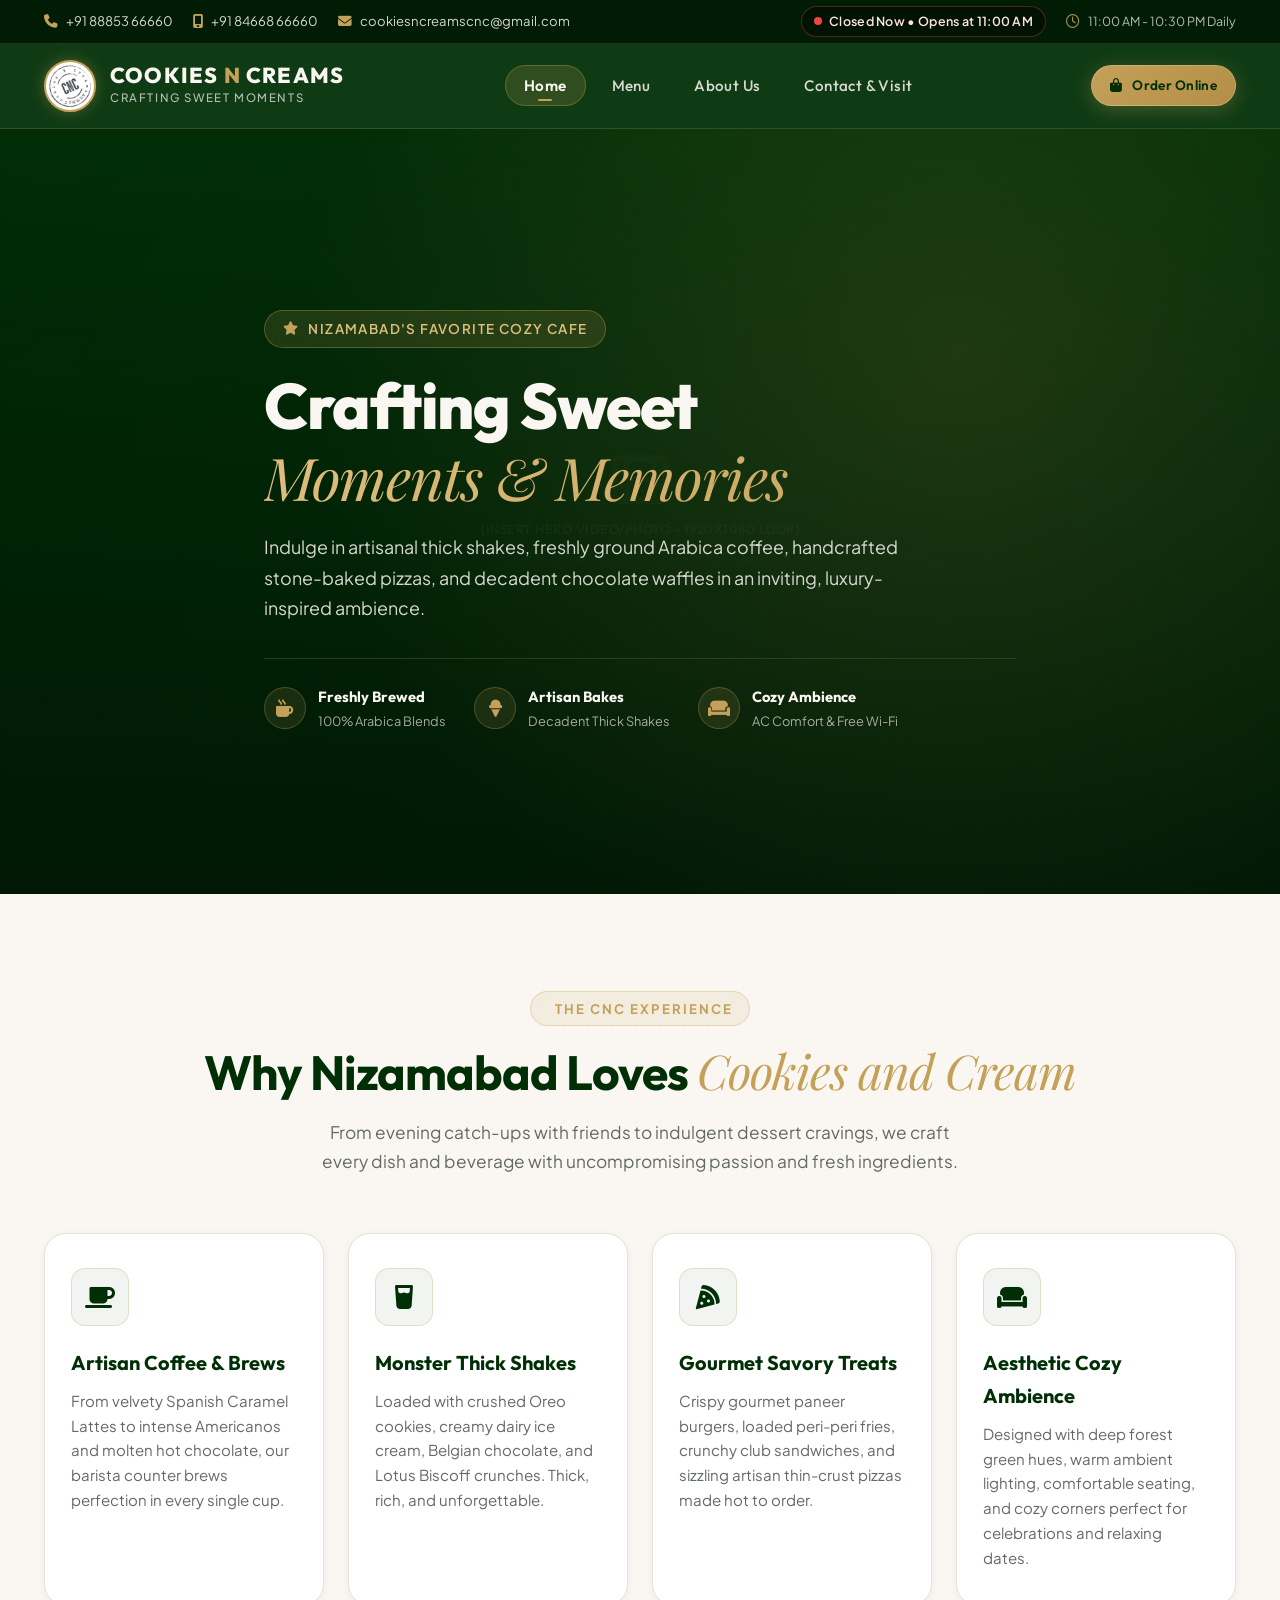
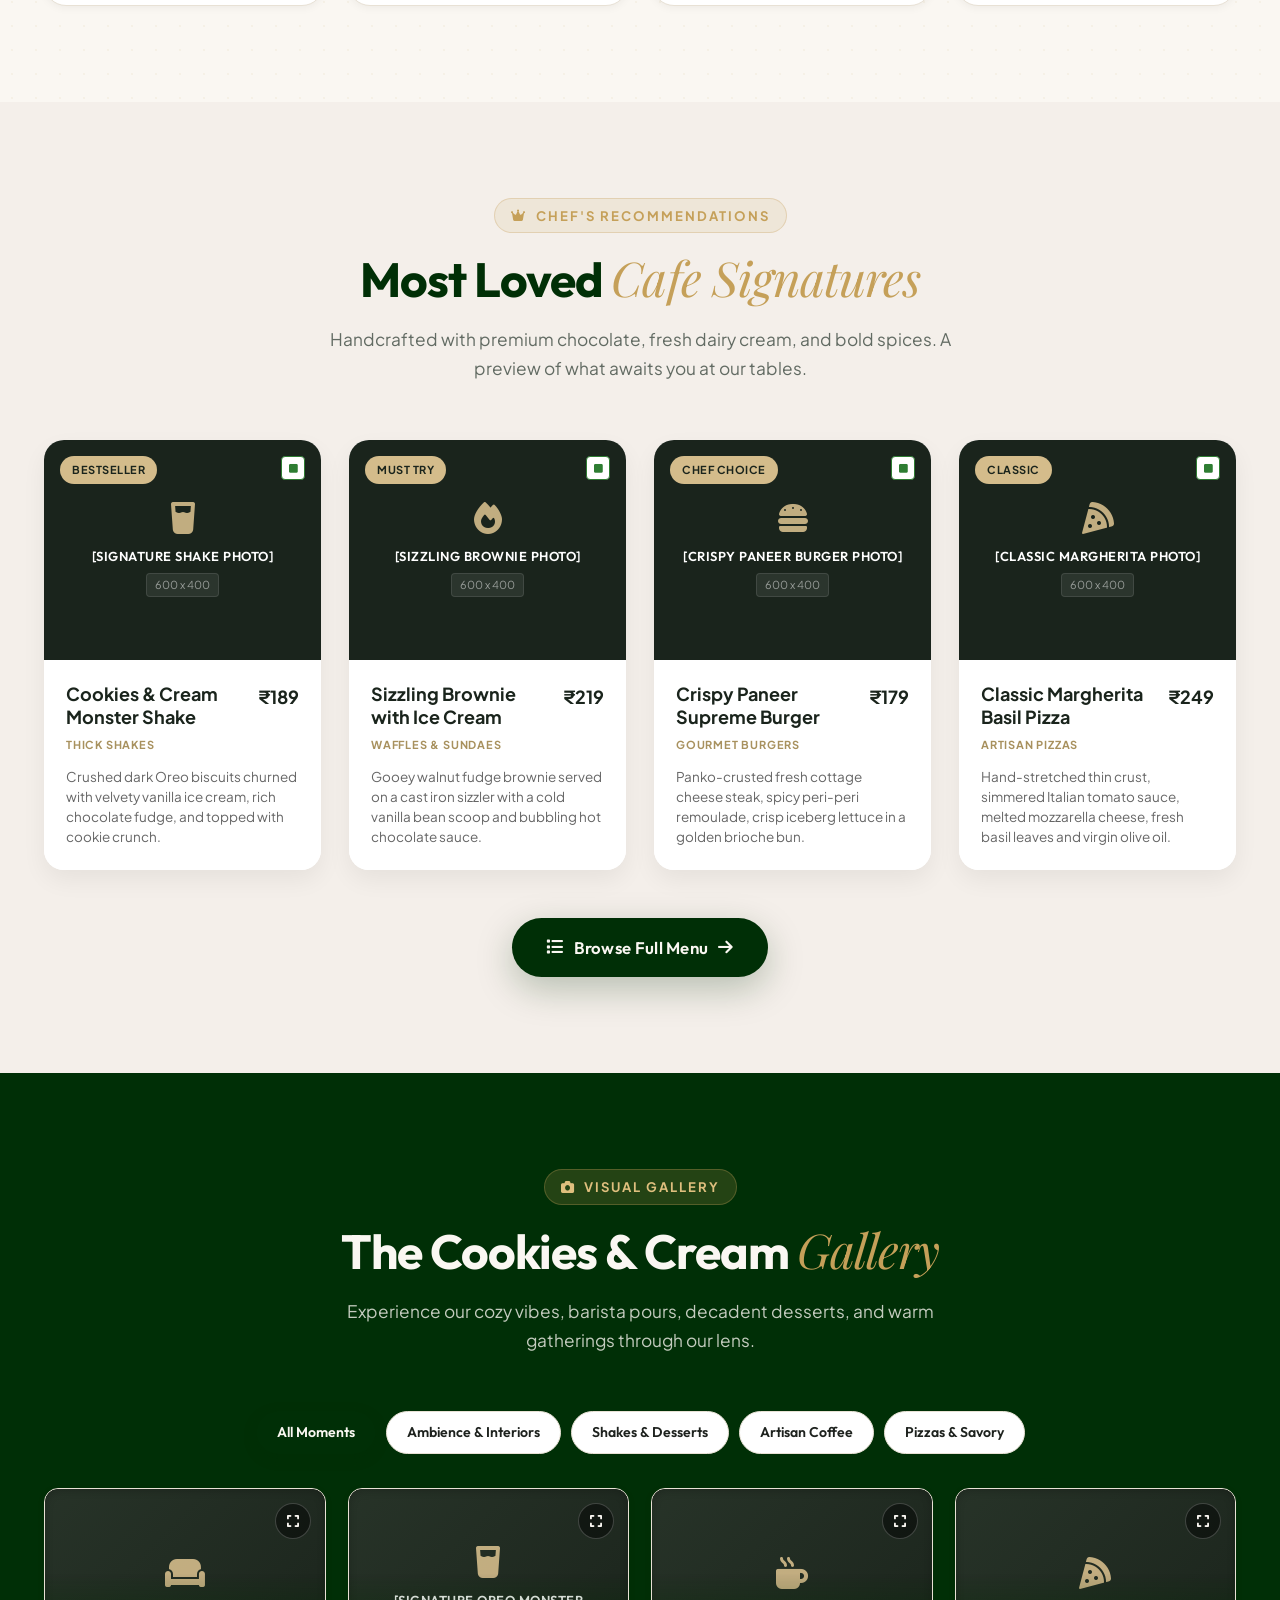
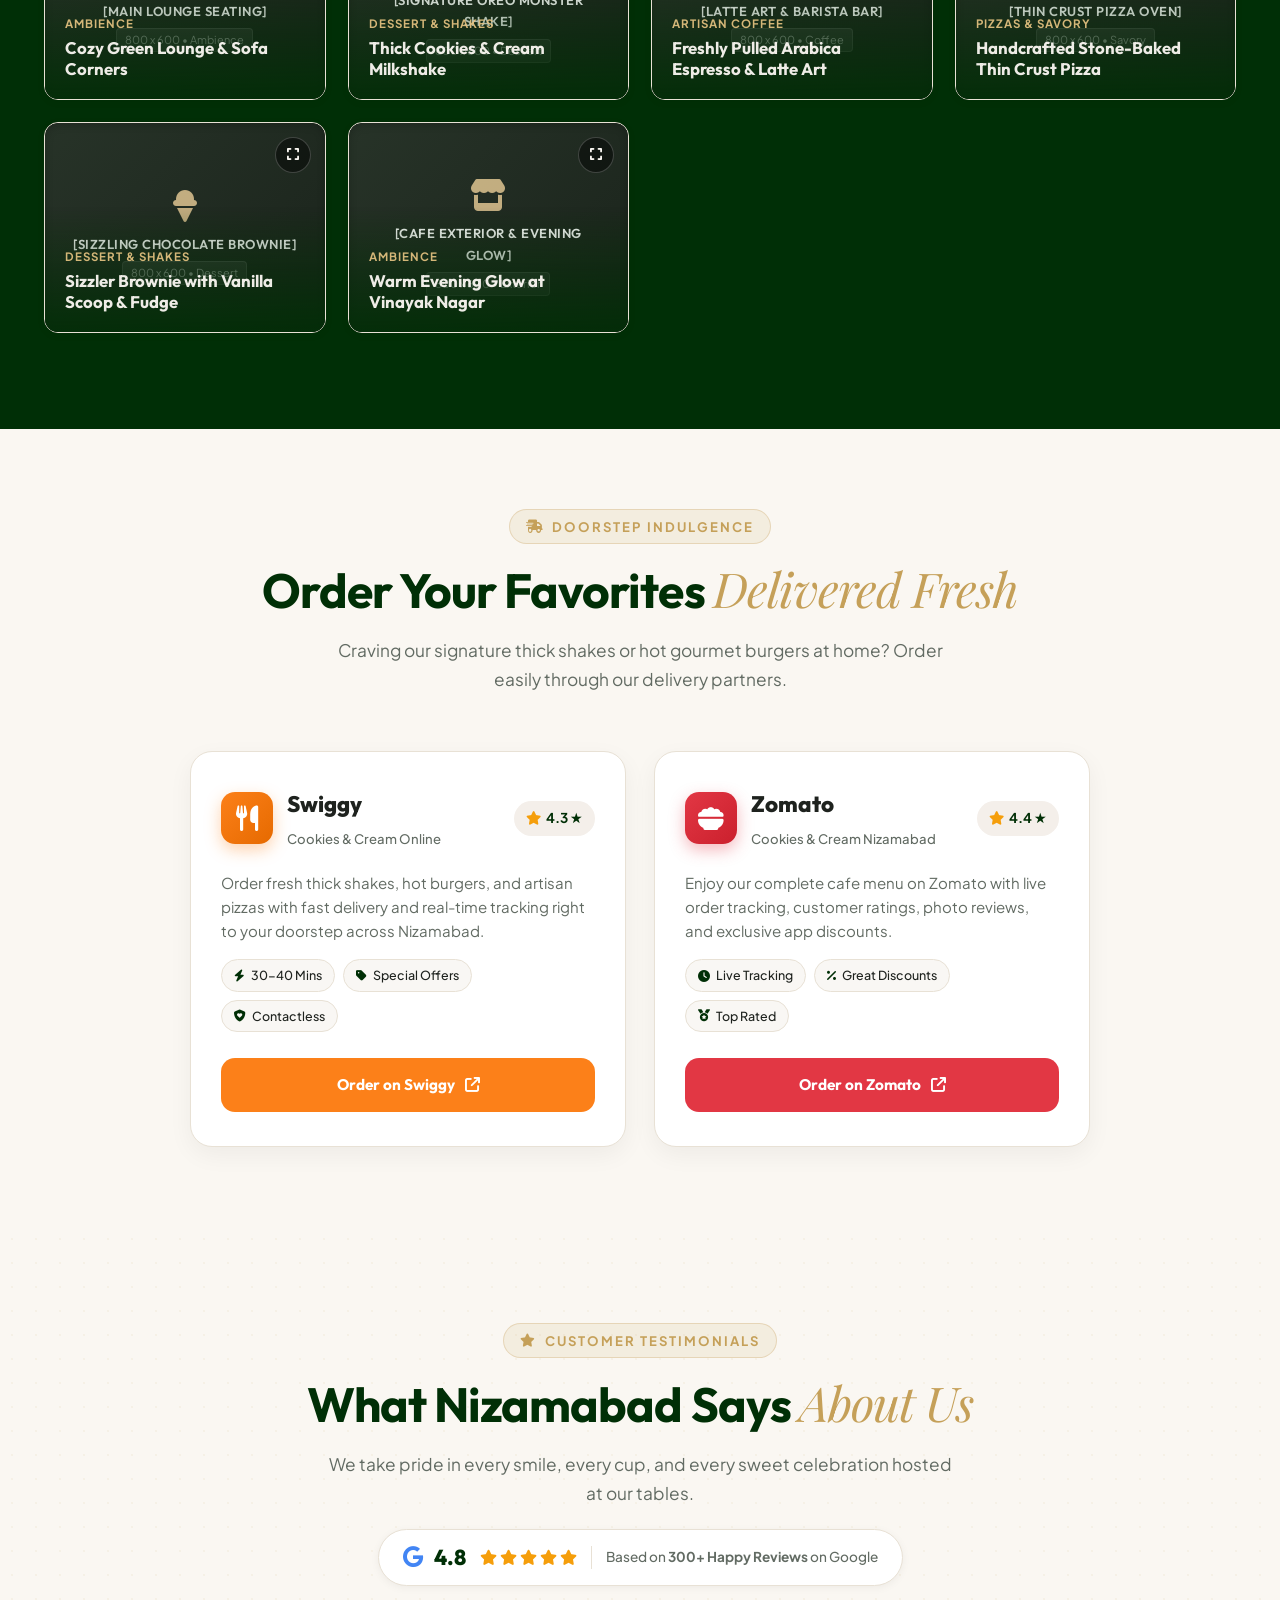
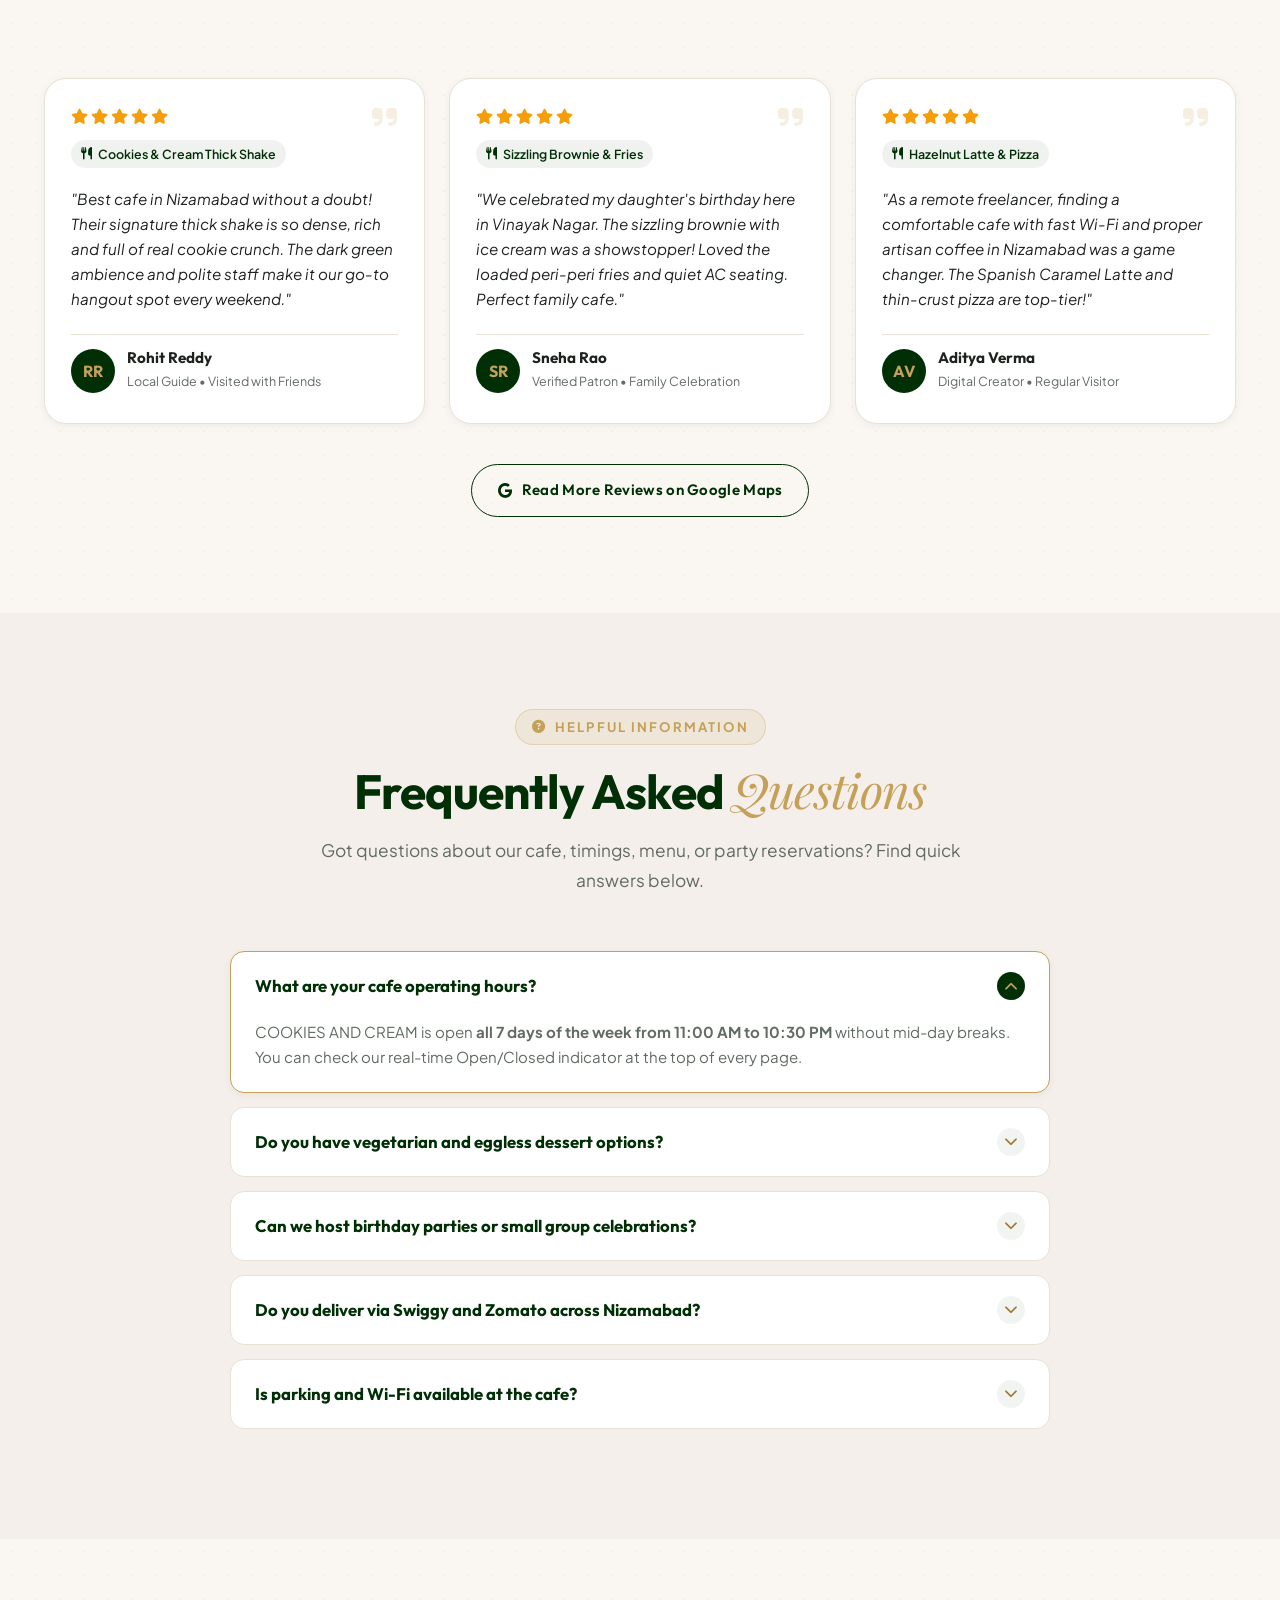
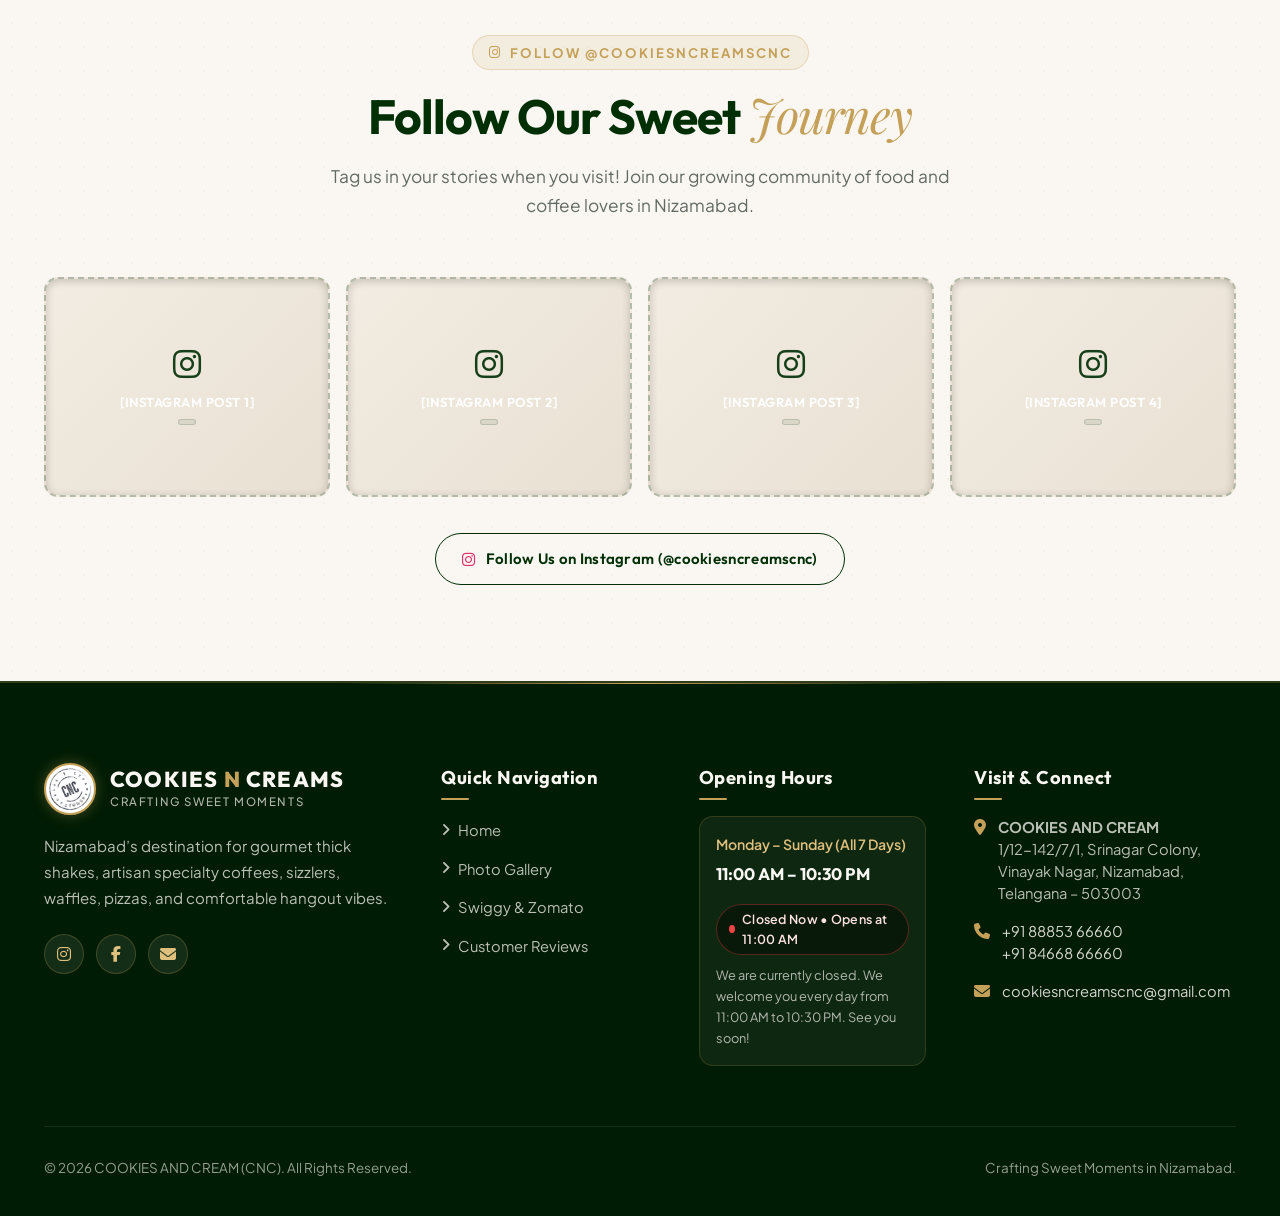
==== commit 74d7a85f: "Change logo image source to relative path Updated logo image source paths to use relative path." ====
--- a/index.html
+++ b/index.html
@@ -96,7 +96,7 @@
           >
             <div class="brand-emblem-wrap">
               <img
-                src="assets/images/logo.png"
+                src="./logo.png"
                 alt="Cookies and Cream Emblem"
                 class="brand-emblem-img"
               />
@@ -1098,7 +1098,7 @@
             <a href="index.html" class="brand-link">
               <div class="brand-emblem-wrap">
                 <img
-                  src="assets/images/logo.png"
+                  src="./logo.png"
                   alt="Cookies and Cream Emblem"
                   class="brand-emblem-img"
                 />
